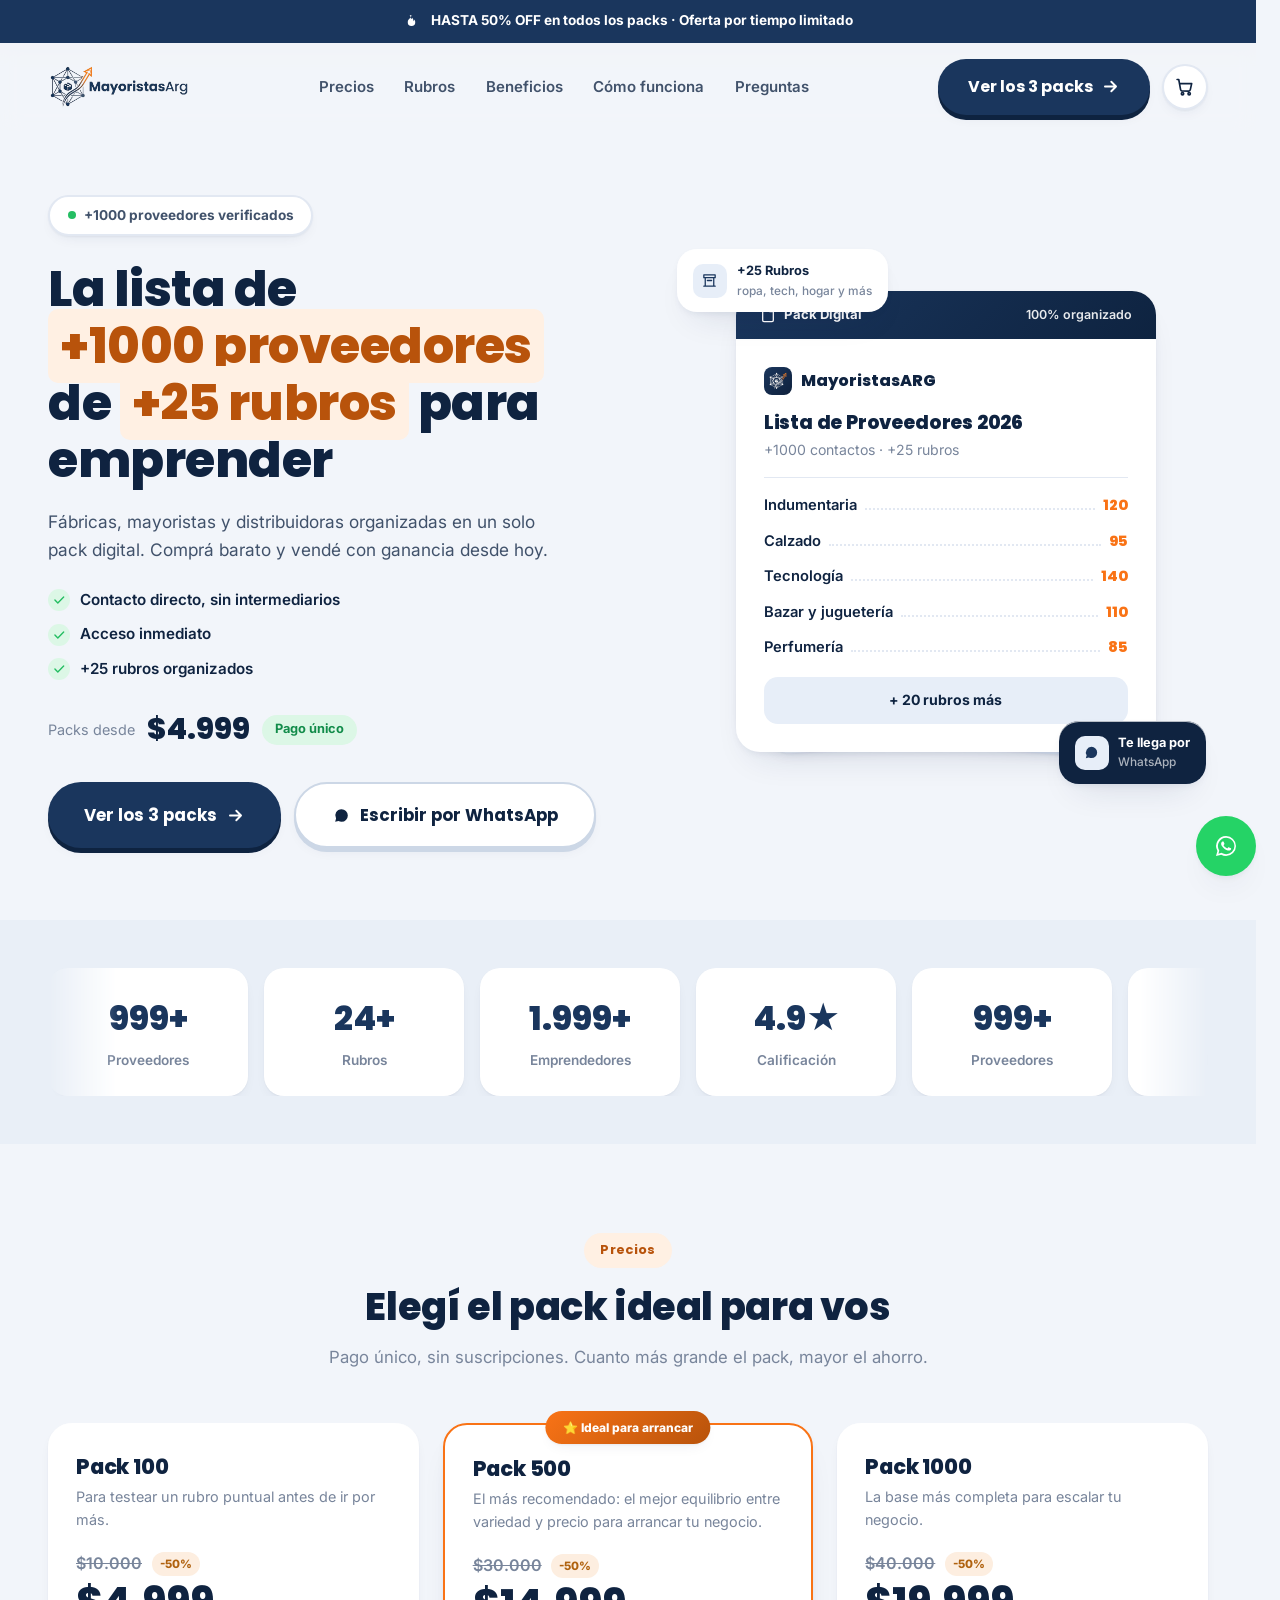
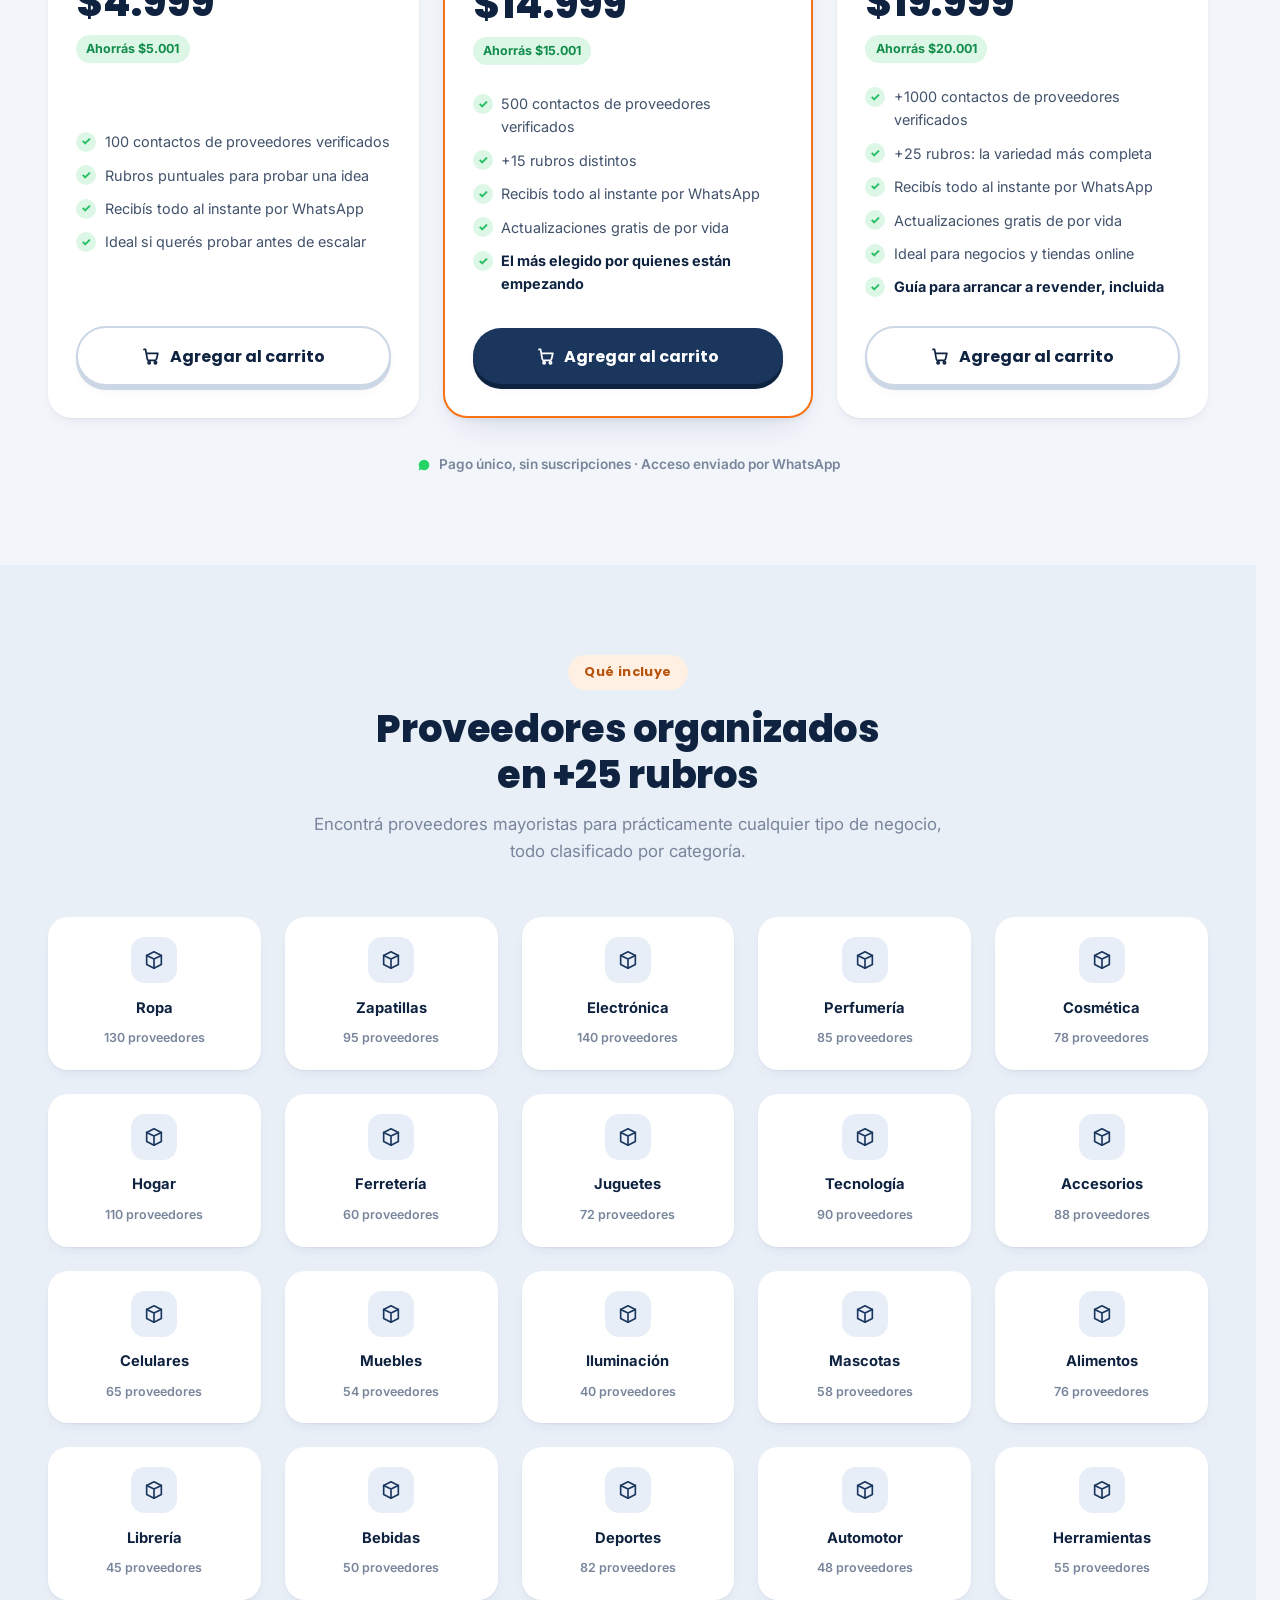
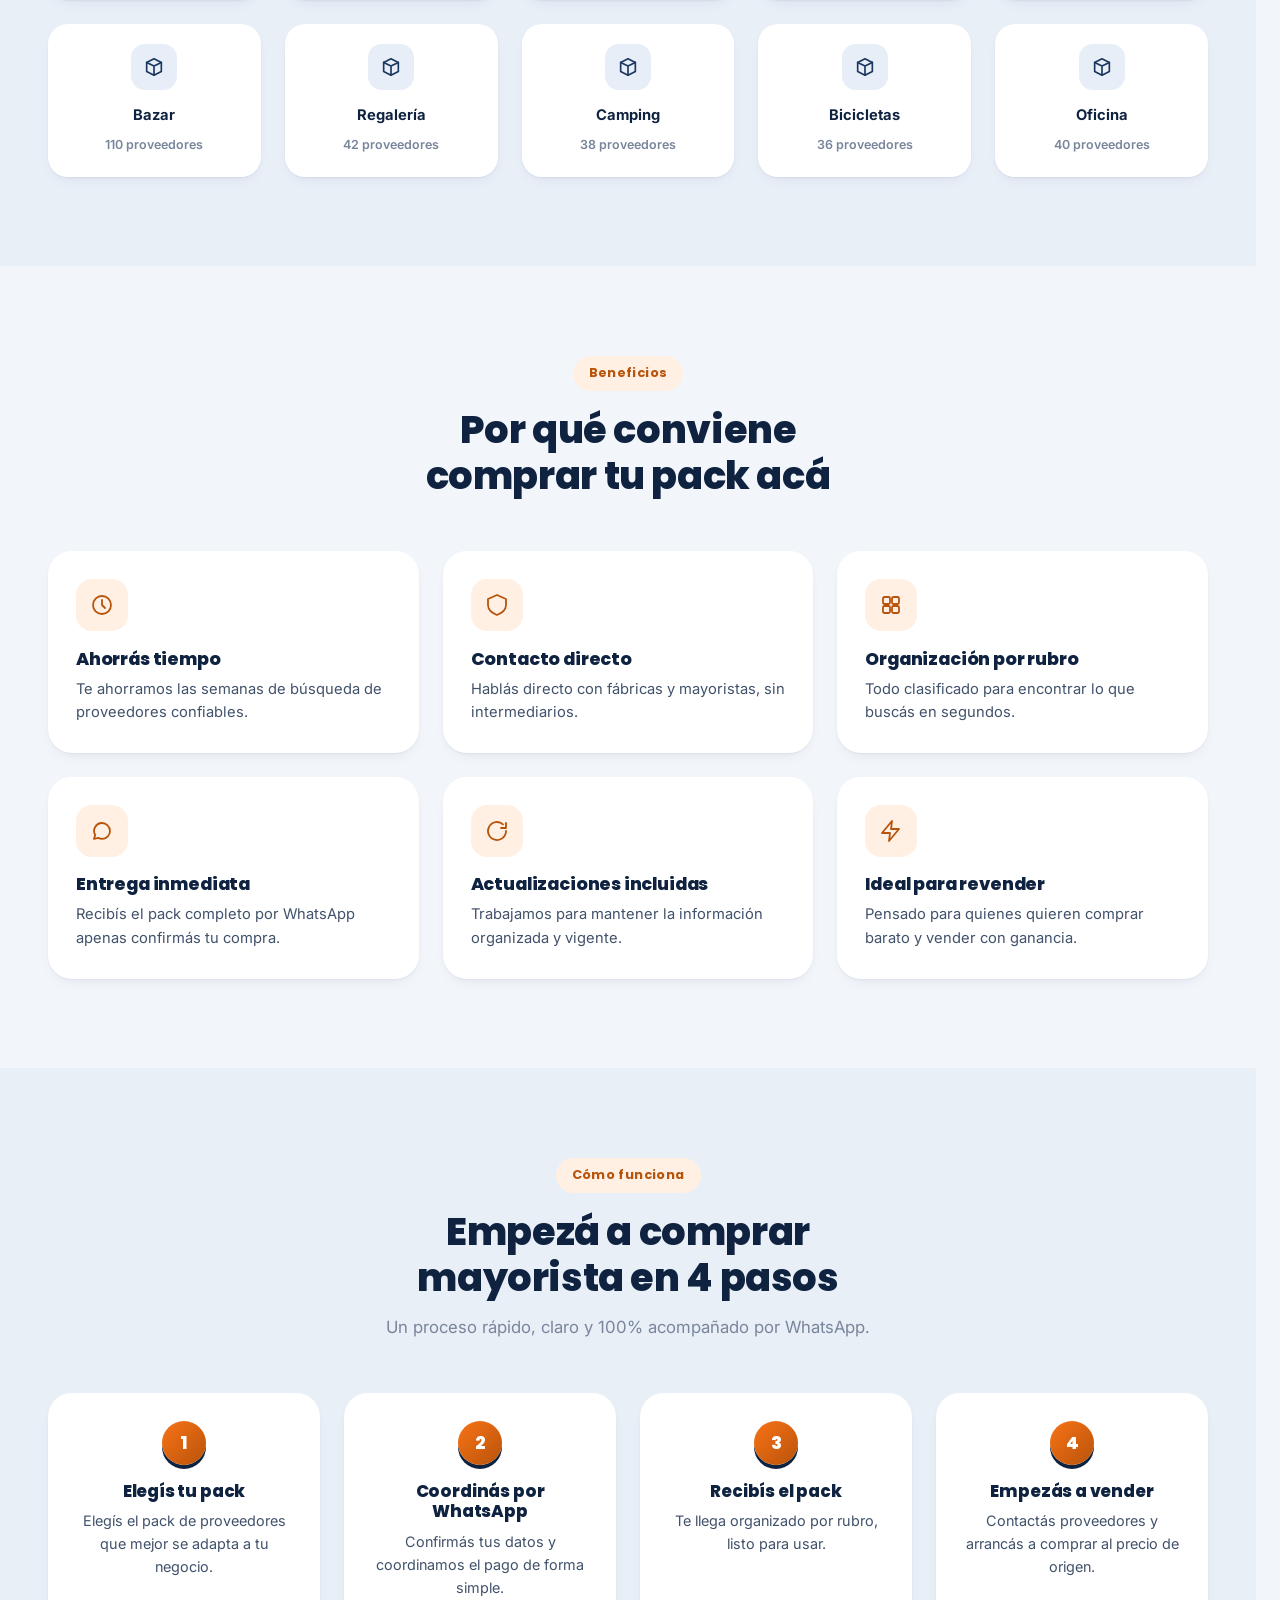
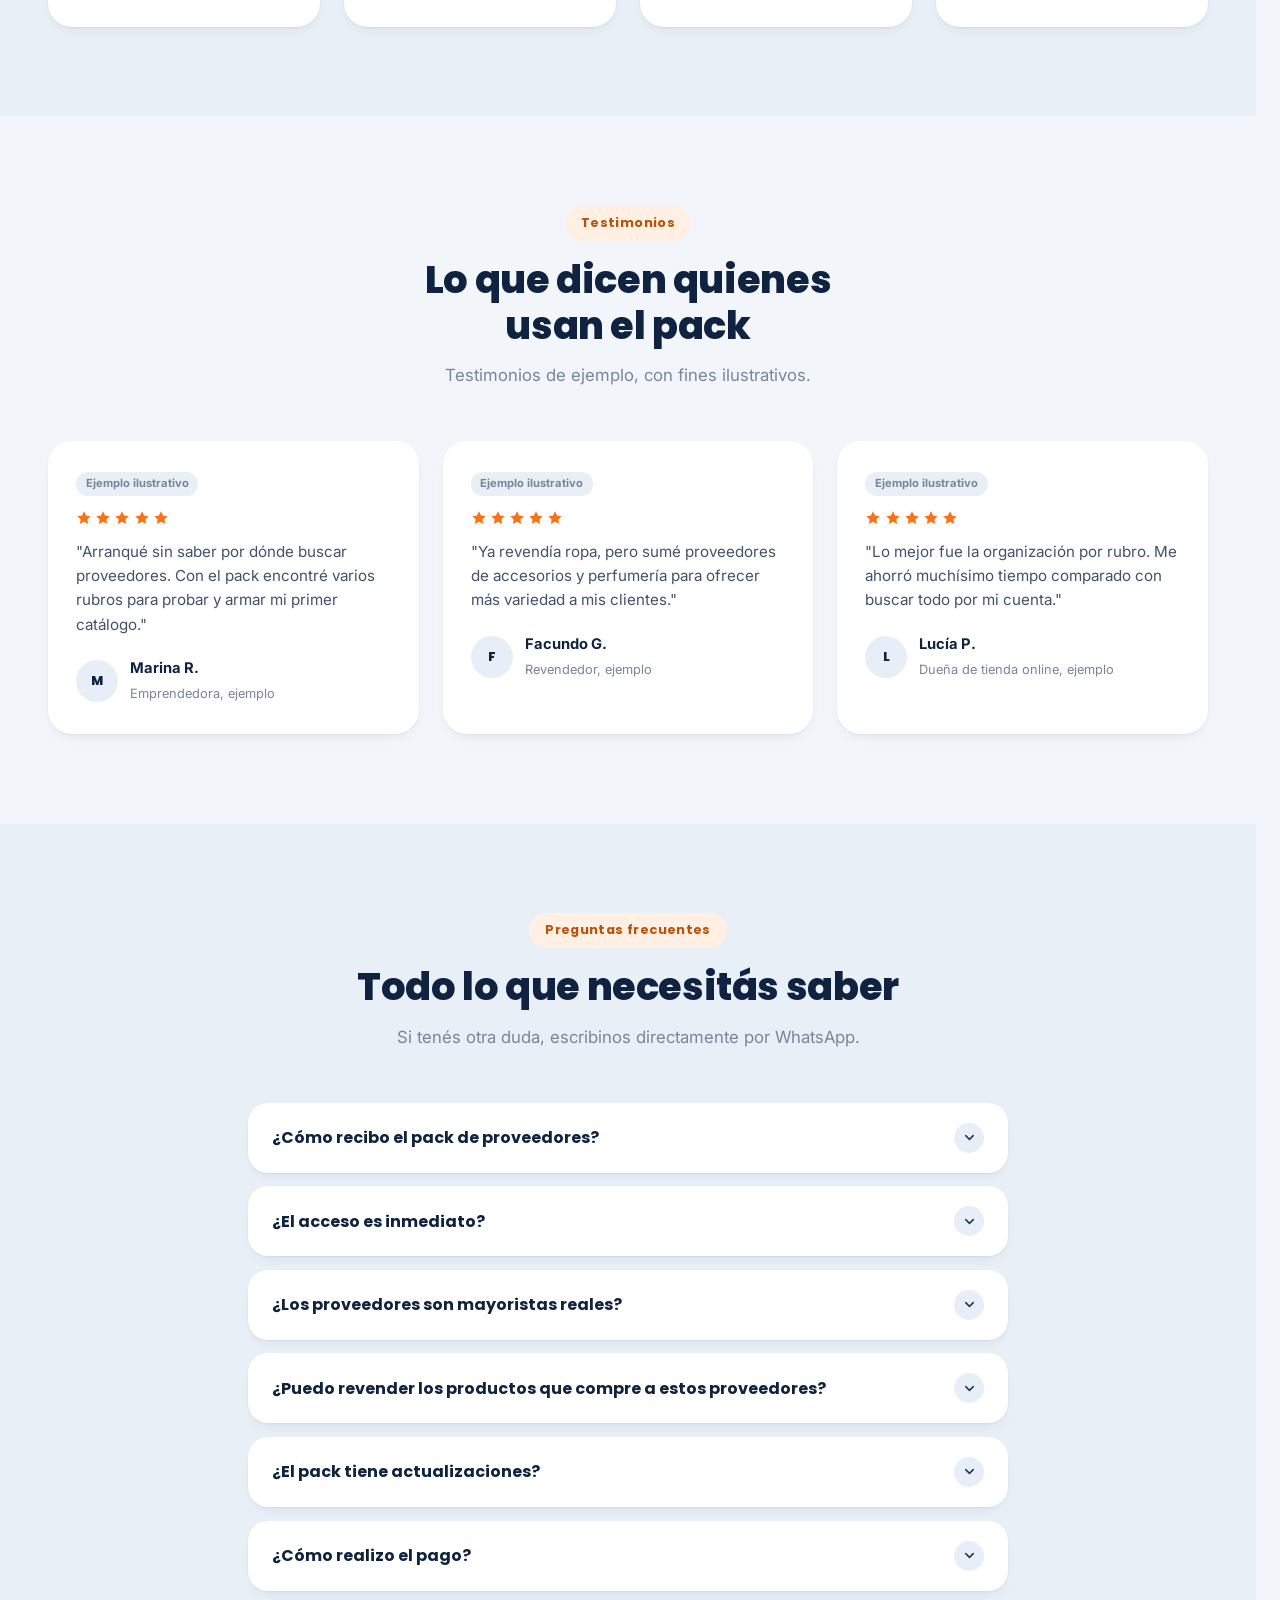
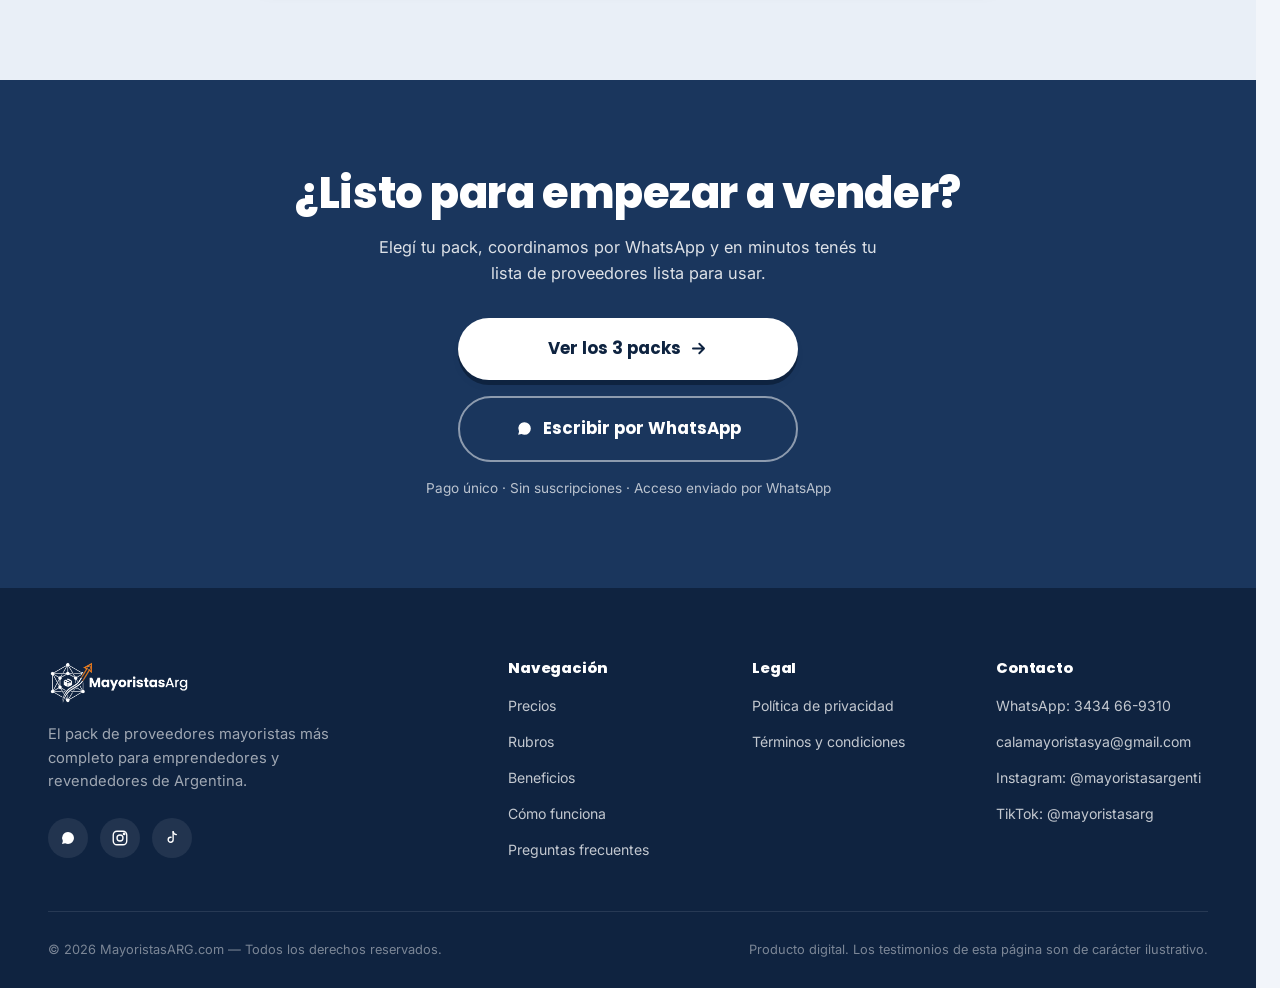
==== index.html @ c2aa47e1 "Add files via upload" ====
<!DOCTYPE html>
<html lang="es-AR">
<head>
<meta charset="UTF-8">
<meta name="viewport" content="width=device-width, initial-scale=1, viewport-fit=cover">
<!-- Google Analytics (GA4) - configurar ID en js/analytics.js -->
<script src="js/analytics.js" defer></script>
<!-- Registro automático de pedidos (Google Sheets) - configurar URL en js/orders.js -->
<script src="js/orders.js" defer></script>
<title>Proveedores Mayoristas Argentina | +1000 Contactos</title>
<meta name="description" content="Lista de proveedores mayoristas para revender: ropa, calzado, tecnología, hogar y +25 rubros. Desde $4.999, pago único y entrega al instante por WhatsApp.">
<meta name="author" content="MayoristasARG.com">
<meta name="robots" content="index, follow">
<!-- Verificación de Google Search Console: pegá acá el meta del dominio nuevo -->
<link rel="canonical" href="https://www.mayoristasarg.com/">

<!-- Open Graph -->
<meta property="og:type" content="website">
<meta property="og:site_name" content="MayoristasARG.com">
<meta property="og:title" content="Proveedores Mayoristas Argentina | +1000 Contactos en 25 Rubros">
<meta property="og:description" content="Lista de proveedores mayoristas para revender: ropa, calzado, tecnología, hogar y +25 rubros. Desde $4.999, pago único y entrega al instante por WhatsApp.">
<meta property="og:url" content="https://www.mayoristasarg.com/">
<meta property="og:image" content="https://www.mayoristasarg.com/images/og-image.jpg">
<meta property="og:image:width" content="1200">
<meta property="og:image:height" content="630">
<meta property="og:locale" content="es_AR">

<!-- Twitter Cards -->
<meta name="twitter:card" content="summary_large_image">
<meta name="twitter:title" content="Proveedores Mayoristas Argentina | +1000 Contactos en 25 Rubros">
<meta name="twitter:description" content="Lista de proveedores mayoristas para revender: ropa, calzado, tecnología, hogar y +25 rubros. Desde $4.999, entrega al instante por WhatsApp.">
<meta name="twitter:image" content="https://www.mayoristasarg.com/images/og-image.jpg">

<meta name="theme-color" content="#1A365D">
<link rel="icon" type="image/png" sizes="32x32" href="images/favicon-32.png">
<link rel="icon" type="image/png" sizes="512x512" href="images/favicon-512.png">
<link rel="apple-touch-icon" sizes="180x180" href="images/favicon-180.png">

<link rel="preconnect" href="https://fonts.googleapis.com">
<link rel="preconnect" href="https://fonts.gstatic.com" crossorigin>
<link href="https://fonts.googleapis.com/css2?family=Inter:wght@400;500;600;700;800&family=Poppins:wght@700;800&display=swap" rel="stylesheet">

<link rel="stylesheet" href="css/styles.css">

<script type="application/ld+json">
{
  "@context": "https://schema.org",
  "@type": "Organization",
  "name": "MayoristasARG.com",
  "url": "https://www.mayoristasarg.com/",
  "logo": "https://www.mayoristasarg.com/images/favicon-512.png",
  "description": "Pack de más de 1000 proveedores mayoristas verificados en más de 25 rubros para emprendedores y revendedores.",
  "contactPoint": {
    "@type": "ContactPoint",
    "telephone": "+54-9-3434-669310",
    "email": "calamayoristasya@gmail.com",
    "contactType": "customer service",
    "areaServed": "AR",
    "availableLanguage": "Spanish"
  },
  "sameAs": [
    "https://www.instagram.com/mayoristasargenti",
    "https://www.tiktok.com/@mayoristasarg"
  ]
}
</script>
<script type="application/ld+json">
{
  "@context": "https://schema.org",
  "@type": "Product",
  "name": "Pack de Proveedores Mayoristas MayoristasARG",
  "description": "Pack digital con contactos de proveedores mayoristas organizados en más de 25 rubros.",
  "brand": { "@type": "Brand", "name": "MayoristasARG.com" },
  "offers": {
    "@type": "AggregateOffer",
    "priceCurrency": "ARS",
    "lowPrice": "4999",
    "highPrice": "19999",
    "offerCount": "3",
    "availability": "https://schema.org/InStock",
    "url": "https://www.mayoristasarg.com/#precios"
  }
}
</script>
<script type="application/ld+json">
{
  "@context": "https://schema.org",
  "@type": "FAQPage",
  "mainEntity": [
    {
      "@type": "Question",
      "name": "¿Cómo recibo el pack de proveedores?",
      "acceptedAnswer": { "@type": "Answer", "text": "Una vez confirmada la compra por WhatsApp, recibís el pack completo de forma digital, organizado por rubros y listo para usar." }
    },
    {
      "@type": "Question",
      "name": "¿El acceso es inmediato?",
      "acceptedAnswer": { "@type": "Answer", "text": "Sí. Apenas coordinamos la compra por WhatsApp, te enviamos el acceso al pack sin demoras." }
    },
    {
      "@type": "Question",
      "name": "¿Los proveedores son mayoristas reales?",
      "acceptedAnswer": { "@type": "Answer", "text": "Sí, son proveedores y fábricas que venden por mayor, seleccionados y organizados por rubro para facilitar el contacto." }
    },
    {
      "@type": "Question",
      "name": "¿Puedo revender los productos que compre a estos proveedores?",
      "acceptedAnswer": { "@type": "Answer", "text": "Sí, la mayoría de los proveedores del pack están orientados a la reventa y a la compra en cantidad." }
    },
    {
      "@type": "Question",
      "name": "¿El pack tiene actualizaciones?",
      "acceptedAnswer": { "@type": "Answer", "text": "Sí, trabajamos para mantener la información organizada y vigente a lo largo del tiempo." }
    },
    {
      "@type": "Question",
      "name": "¿Cómo realizo el pago?",
      "acceptedAnswer": { "@type": "Answer", "text": "Todo el proceso de pago se coordina directamente por WhatsApp, de forma simple y personalizada." }
    }
  ]
}
</script>
</head>
<body>
<a class="skip-link" href="#main">Saltar al contenido principal</a>
<div class="scroll-progress" id="scrollProgress"></div>

<!-- ===================== BARRA DE OFERTA + HEADER ===================== -->
<div class="top-fixed" id="topFixed">
  <div class="offer-banner" id="offerBanner" role="note">
    <div class="container">
      <svg viewBox="0 0 24 24" fill="currentColor" aria-hidden="true"><path d="M12 2c-.3 2.5-1.6 3.8-3 5.2C7.4 8.8 6 10.5 6 13a6 6 0 0 0 12 0c0-2-1-3.5-2.3-4.8.3 1.5-.2 2.6-1 3.2.4-2-.3-4-1.7-5.4-.5 1.4-1.3 2-2 2.3.4-2.3-.2-4.4-2-6.3Z"/></svg>
      <span class="full">HASTA 50% OFF en todos los packs · Oferta por tiempo limitado</span>
      <span class="short">HASTA 50% OFF en todos los packs</span>
    </div>
  </div>

  <header class="site-header" id="siteHeader">
    <div class="container">
      <a href="#main" class="logo" aria-label="MayoristasARG.com - Inicio">
        <img src="images/logo-full.png" alt="MayoristasARG - Tus proveedores al instante" class="logo-img" width="545" height="177" fetchpriority="high">
      </a>

      <nav class="main-nav" aria-label="Navegación principal">
        <ul>
          <li><a href="#precios">Precios</a></li>
          <li><a href="#rubros">Rubros</a></li>
          <li><a href="#beneficios">Beneficios</a></li>
          <li><a href="#como-funciona">Cómo funciona</a></li>
          <li><a href="#faq">Preguntas</a></li>
        </ul>
      </nav>

      <div class="header-actions">
        <a class="btn btn-primary header-cta" href="#precios">
          Ver los 3 packs
          <svg viewBox="0 0 24 24" fill="none" stroke="currentColor" stroke-width="2.4" stroke-linecap="round" stroke-linejoin="round" aria-hidden="true"><path d="M5 12h14M13 6l6 6-6 6"/></svg>
        </a>

        <button class="cart-btn" id="cartToggle" aria-label="Ver carrito de compras" aria-haspopup="dialog">
          <svg viewBox="0 0 24 24" fill="none" stroke="currentColor" stroke-width="2" stroke-linecap="round" stroke-linejoin="round" aria-hidden="true"><circle cx="9" cy="20" r="1.4"/><circle cx="17" cy="20" r="1.4"/><path d="M2.5 3h2l2.2 12.2a2 2 0 0 0 2 1.65h7.7a2 2 0 0 0 1.98-1.7L20 8H6.1"/></svg>
          <span class="cart-badge" id="cartBadge">0</span>
        </button>

        <button class="nav-toggle" id="navToggle" aria-expanded="false" aria-controls="mobileNav" aria-label="Abrir menú de navegación">
          <svg class="icon-open" viewBox="0 0 24 24" fill="none" stroke="currentColor" stroke-width="2" stroke-linecap="round" stroke-linejoin="round" aria-hidden="true"><path d="M3 6h18M3 12h18M3 18h18"/></svg>
          <svg class="icon-close" viewBox="0 0 24 24" fill="none" stroke="currentColor" stroke-width="2" stroke-linecap="round" stroke-linejoin="round" aria-hidden="true"><path d="M18 6 6 18M6 6l12 12"/></svg>
        </button>
      </div>
    </div>
  </header>
</div>

<nav class="mobile-nav" id="mobileNav" aria-label="Navegación móvil">
  <ul>
    <li><a href="#precios"><span class="mn-ic" aria-hidden="true"><svg viewBox="0 0 24 24" fill="none" stroke="currentColor" stroke-width="1.8" stroke-linecap="round" stroke-linejoin="round"><path d="m20.6 12.3-8.9 8.9a1.5 1.5 0 0 1-2.1 0l-6.8-6.8a1.5 1.5 0 0 1 0-2.1l8.9-8.9H18a2 2 0 0 1 2 2v6.9Z"/><circle cx="14.5" cy="8.5" r="1.3"/></svg></span>Precios</a></li>
    <li><a href="#rubros"><span class="mn-ic" aria-hidden="true"><svg viewBox="0 0 24 24" fill="none" stroke="currentColor" stroke-width="1.8" stroke-linecap="round" stroke-linejoin="round"><rect x="3.5" y="3.5" width="7" height="7" rx="1.5"/><rect x="13.5" y="3.5" width="7" height="7" rx="1.5"/><rect x="3.5" y="13.5" width="7" height="7" rx="1.5"/><rect x="13.5" y="13.5" width="7" height="7" rx="1.5"/></svg></span>Rubros</a></li>
    <li><a href="#beneficios"><span class="mn-ic" aria-hidden="true"><svg viewBox="0 0 24 24" fill="none" stroke="currentColor" stroke-width="1.8" stroke-linecap="round" stroke-linejoin="round"><path d="M12 2 3 6v6c0 5 4 8 9 10 5-2 9-5 9-10V6l-9-4Z"/></svg></span>Beneficios</a></li>
    <li><a href="#como-funciona"><span class="mn-ic" aria-hidden="true"><svg viewBox="0 0 24 24" fill="none" stroke="currentColor" stroke-width="1.8" stroke-linecap="round" stroke-linejoin="round"><circle cx="12" cy="12" r="9"/><path d="M12 7v5l3 3"/></svg></span>Cómo funciona</a></li>
    <li><a href="#testimonios"><span class="mn-ic" aria-hidden="true"><svg viewBox="0 0 24 24" fill="currentColor"><path d="m12 2 3.1 6.3 6.9 1-5 4.9 1.2 6.8L12 17.8 5.8 21l1.2-6.8-5-4.9 6.9-1Z"/></svg></span>Testimonios</a></li>
    <li><a href="#faq"><span class="mn-ic" aria-hidden="true"><svg viewBox="0 0 24 24" fill="none" stroke="currentColor" stroke-width="1.8" stroke-linecap="round" stroke-linejoin="round"><circle cx="12" cy="12" r="9"/><path d="M9.5 9a2.5 2.5 0 1 1 3.5 2.3c-.7.3-1 .9-1 1.7v.3"/><path d="M12 17h.01"/></svg></span>Preguntas frecuentes</a></li>
  </ul>
  <a class="btn btn-primary btn-block" href="#precios">Ver los 3 packs</a>

  <div class="mobile-nav-social">
    <a href="#" class="js-wsp" aria-label="Escribinos por WhatsApp" target="_blank" rel="noopener">
      <svg viewBox="0 0 24 24" fill="currentColor" aria-hidden="true"><path d="M17.6 6.32A7.85 7.85 0 0 0 12.05 4a7.94 7.94 0 0 0-6.9 11.9L4 20l4.2-1.1a7.93 7.93 0 0 0 3.85 1h0a7.94 7.94 0 0 0 7.94-7.94 7.9 7.9 0 0 0-2.4-5.64Z"/></svg>
    </a>
    <a href="https://www.instagram.com/mayoristasargenti" target="_blank" rel="noopener" aria-label="Instagram de MayoristasARG">
      <svg viewBox="0 0 24 24" fill="none" stroke="currentColor" stroke-width="1.8"><rect x="3" y="3" width="18" height="18" rx="5"/><circle cx="12" cy="12" r="4"/><circle cx="17.5" cy="6.5" r="1"/></svg>
    </a>
    <a href="https://www.tiktok.com/@mayoristasarg" target="_blank" rel="noopener" aria-label="TikTok de MayoristasARG">
      <svg viewBox="0 0 24 24" fill="none" stroke="currentColor" stroke-width="1.8" stroke-linecap="round" stroke-linejoin="round"><path d="M13.5 3.5v10.8a3.3 3.3 0 1 1-3.3-3.3c.16 0 .32 0 .48.03"/><path d="M13.5 3.5c.4 2.1 2.1 3.7 4.3 3.9"/></svg>
    </a>
  </div>
</nav>

<main id="main">

  <!-- ===================== HERO ===================== -->
  <section class="hero" id="hero">
    <div class="container">
      <div class="hero-copy reveal">
        <span class="hero-badge">
          <span class="dot" aria-hidden="true"></span>
          +1000 proveedores verificados
        </span>
        <h1>La lista de <span class="hl">+1000 proveedores</span> de <span class="hl">+25 rubros</span> para emprender</h1>
        <p class="hero-sub">Fábricas, mayoristas y distribuidoras organizadas en un solo pack digital. Comprá barato y vendé con ganancia desde hoy.</p>

        <ul class="hero-trust">
          <li>
            <svg viewBox="0 0 24 24" fill="none" stroke="currentColor" stroke-width="2.4" stroke-linecap="round" stroke-linejoin="round" aria-hidden="true"><path d="m5 12 5 5L20 7"/></svg>
            Contacto directo, sin intermediarios
          </li>
          <li>
            <svg viewBox="0 0 24 24" fill="none" stroke="currentColor" stroke-width="2.4" stroke-linecap="round" stroke-linejoin="round" aria-hidden="true"><path d="m5 12 5 5L20 7"/></svg>
            Acceso inmediato
          </li>
          <li>
            <svg viewBox="0 0 24 24" fill="none" stroke="currentColor" stroke-width="2.4" stroke-linecap="round" stroke-linejoin="round" aria-hidden="true"><path d="m5 12 5 5L20 7"/></svg>
            +25 rubros organizados
          </li>
        </ul>

        <div class="hero-price">
          <span class="from">Packs desde</span>
          <strong>$4.999</strong>
          <span class="chip">Pago único</span>
        </div>

        <div class="hero-actions">
          <a class="btn btn-primary btn-lg" href="#precios">
            Ver los 3 packs
            <svg viewBox="0 0 24 24" fill="none" stroke="currentColor" stroke-width="2.4" stroke-linecap="round" stroke-linejoin="round" aria-hidden="true"><path d="M5 12h14M13 6l6 6-6 6"/></svg>
          </a>
          <a class="btn btn-outline btn-lg js-wsp" href="#" target="_blank" rel="noopener">
            <svg viewBox="0 0 24 24" fill="currentColor" aria-hidden="true"><path d="M17.6 6.32A7.85 7.85 0 0 0 12.05 4a7.94 7.94 0 0 0-6.9 11.9L4 20l4.2-1.1a7.93 7.93 0 0 0 3.85 1h0a7.94 7.94 0 0 0 7.94-7.94 7.9 7.9 0 0 0-2.4-5.64Z"/></svg>
            Escribir por WhatsApp
          </a>
        </div>
      </div>

      <div class="hero-visual reveal">
        <div class="doc-mockup">
          <div class="doc-card">
            <div class="doc-card-top">
              <span class="doc-card-top-left">
                <svg viewBox="0 0 24 24" fill="none" stroke="currentColor" stroke-width="2" stroke-linecap="round" stroke-linejoin="round" aria-hidden="true"><path d="M6 2h9l5 5v13a2 2 0 0 1-2 2H6a2 2 0 0 1-2-2V4a2 2 0 0 1 2-2Z"/><path d="M15 2v5h5"/></svg>
                Pack Digital
              </span>
              <span class="doc-card-top-right">100% organizado</span>
            </div>
            <div class="doc-card-body">
              <div class="doc-brand">
                <img src="images/favicon-180.png" alt="" class="doc-brand-mark" aria-hidden="true" width="180" height="180">
                <strong>MayoristasARG</strong>
              </div>
              <h3>Lista de Proveedores 2026</h3>
              <p>+1000 contactos · +25 rubros</p>
              <hr>
              <ul class="doc-rows stagger reveal">
                <li style="--i:0"><span>Indumentaria</span><span class="doc-row-dots" aria-hidden="true"></span><b>120</b></li>
                <li style="--i:1"><span>Calzado</span><span class="doc-row-dots" aria-hidden="true"></span><b>95</b></li>
                <li style="--i:2"><span>Tecnología</span><span class="doc-row-dots" aria-hidden="true"></span><b>140</b></li>
                <li style="--i:3"><span>Bazar y juguetería</span><span class="doc-row-dots" aria-hidden="true"></span><b>110</b></li>
                <li style="--i:4"><span>Perfumería</span><span class="doc-row-dots" aria-hidden="true"></span><b>85</b></li>
              </ul>
              <div class="doc-more-btn">+ 20 rubros más</div>
            </div>
          </div>

          <div class="float-pill pill-a">
            <span class="ic" aria-hidden="true">
              <svg viewBox="0 0 24 24" fill="none" stroke="currentColor" stroke-width="1.8" stroke-linecap="round" stroke-linejoin="round"><path d="M4 4h16v4H4zM4 20h16M6 8v12M18 8v12M9 12h6"/></svg>
            </span>
            <span>+25 Rubros<br><small>ropa, tech, hogar y más</small></span>
          </div>
          <div class="float-pill pill-b">
            <span class="ic" aria-hidden="true">
              <svg viewBox="0 0 24 24" fill="currentColor"><path d="M17.6 6.32A7.85 7.85 0 0 0 12.05 4a7.94 7.94 0 0 0-6.9 11.9L4 20l4.2-1.1a7.93 7.93 0 0 0 3.85 1h0a7.94 7.94 0 0 0 7.94-7.94 7.9 7.9 0 0 0-2.4-5.64Z"/></svg>
            </span>
            <span>Te llega por<br><small>WhatsApp</small></span>
          </div>
        </div>
      </div>
    </div>
  </section>

  <!-- ===================== STATS ===================== -->
  <section class="stats-row bg-cream-2" aria-label="Estadísticas del pack">
    <div class="container">
      <div class="stats-marquee reveal">
        <div class="stats-track">
          <div class="stat-card">
            <div class="stat-num" data-count="1000" data-suffix="+">0</div>
            <div class="stat-label">Proveedores</div>
          </div>
          <div class="stat-card">
            <div class="stat-num" data-count="25" data-suffix="+">0</div>
            <div class="stat-label">Rubros</div>
          </div>
          <div class="stat-card">
            <div class="stat-num" data-count="2000" data-suffix="+">0</div>
            <div class="stat-label">Emprendedores</div>
          </div>
          <div class="stat-card">
            <div class="stat-num" data-count="4.9" data-suffix="★" data-decimals="1">0</div>
            <div class="stat-label">Calificación</div>
          </div>
          <div class="stat-card" aria-hidden="true">
            <div class="stat-num" data-count="1000" data-suffix="+">0</div>
            <div class="stat-label">Proveedores</div>
          </div>
          <div class="stat-card" aria-hidden="true">
            <div class="stat-num" data-count="25" data-suffix="+">0</div>
            <div class="stat-label">Rubros</div>
          </div>
          <div class="stat-card" aria-hidden="true">
            <div class="stat-num" data-count="2000" data-suffix="+">0</div>
            <div class="stat-label">Emprendedores</div>
          </div>
          <div class="stat-card" aria-hidden="true">
            <div class="stat-num" data-count="4.9" data-suffix="★" data-decimals="1">0</div>
            <div class="stat-label">Calificación</div>
          </div>
        </div>
      </div>
    </div>
  </section>

  <!-- ===================== PRECIOS ===================== -->
  <section class="section-pad" id="precios">
    <div class="container">
      <div class="section-head reveal">
        <span class="eyebrow">Precios</span>
        <h2>Elegí el pack ideal para vos</h2>
        <p>Pago único, sin suscripciones. Cuanto más grande el pack, mayor el ahorro.</p>
      </div>

      <div class="grid pricing-grid stagger reveal">
        <div class="price-card" style="--i:0">
          <h3>Pack 100</h3>
          <p class="price-desc">Para testear un rubro puntual antes de ir por más.</p>
          <div class="price-row">
            <span class="price-old">$10.000</span>
            <span class="price-off">-50%</span>
          </div>
          <div class="price-new">$4.999</div>
          <span class="price-save">Ahorrás $5.001</span>
          <ul class="price-features">
            <li>100 contactos de proveedores verificados</li>
            <li>Rubros puntuales para probar una idea</li>
            <li>Recibís todo al instante por WhatsApp</li>
            <li>Ideal si querés probar antes de escalar</li>
          </ul>
          <button type="button" class="btn btn-outline btn-block js-add-cart" data-id="100" data-name="Pack 100" data-price="4999" data-price-label="$4.999">
            <svg viewBox="0 0 24 24" fill="none" stroke="currentColor" stroke-width="2.2" stroke-linecap="round" stroke-linejoin="round" aria-hidden="true"><circle cx="9" cy="20" r="1.4"/><circle cx="17" cy="20" r="1.4"/><path d="M2.5 3h2l2.2 12.2a2 2 0 0 0 2 1.65h7.7a2 2 0 0 0 1.98-1.7L20 8H6.1"/></svg>
            Agregar al carrito
          </button>
        </div>

        <div class="price-card popular" style="--i:1">
          <span class="price-badge">⭐ Ideal para arrancar</span>
          <h3>Pack 500</h3>
          <p class="price-desc">El más recomendado: el mejor equilibrio entre variedad y precio para arrancar tu negocio.</p>
          <div class="price-row">
            <span class="price-old">$30.000</span>
            <span class="price-off">-50%</span>
          </div>
          <div class="price-new">$14.999</div>
          <span class="price-save">Ahorrás $15.001</span>
          <ul class="price-features">
            <li>500 contactos de proveedores verificados</li>
            <li>+15 rubros distintos</li>
            <li>Recibís todo al instante por WhatsApp</li>
            <li>Actualizaciones gratis de por vida</li>
            <li class="popular-feature">El más elegido por quienes están empezando</li>
          </ul>
          <button type="button" class="btn btn-primary btn-block js-add-cart" data-id="500" data-name="Pack 500" data-price="14999" data-price-label="$14.999">
            <svg viewBox="0 0 24 24" fill="none" stroke="currentColor" stroke-width="2.2" stroke-linecap="round" stroke-linejoin="round" aria-hidden="true"><circle cx="9" cy="20" r="1.4"/><circle cx="17" cy="20" r="1.4"/><path d="M2.5 3h2l2.2 12.2a2 2 0 0 0 2 1.65h7.7a2 2 0 0 0 1.98-1.7L20 8H6.1"/></svg>
            Agregar al carrito
          </button>
        </div>

        <div class="price-card" style="--i:2">
          <h3>Pack 1000</h3>
          <p class="price-desc">La base más completa para escalar tu negocio.</p>
          <div class="price-row">
            <span class="price-old">$40.000</span>
            <span class="price-off">-50%</span>
          </div>
          <div class="price-new">$19.999</div>
          <span class="price-save">Ahorrás $20.001</span>
          <ul class="price-features">
            <li>+1000 contactos de proveedores verificados</li>
            <li>+25 rubros: la variedad más completa</li>
            <li>Recibís todo al instante por WhatsApp</li>
            <li>Actualizaciones gratis de por vida</li>
            <li>Ideal para negocios y tiendas online</li>
            <li class="popular-feature">Guía para arrancar a revender, incluida</li>
          </ul>
          <button type="button" class="btn btn-outline btn-block js-add-cart" data-id="1000" data-name="Pack 1000" data-price="19999" data-price-label="$19.999">
            <svg viewBox="0 0 24 24" fill="none" stroke="currentColor" stroke-width="2.2" stroke-linecap="round" stroke-linejoin="round" aria-hidden="true"><circle cx="9" cy="20" r="1.4"/><circle cx="17" cy="20" r="1.4"/><path d="M2.5 3h2l2.2 12.2a2 2 0 0 0 2 1.65h7.7a2 2 0 0 0 1.98-1.7L20 8H6.1"/></svg>
            Agregar al carrito
          </button>
        </div>
      </div>

      <p class="pricing-note">
        <svg viewBox="0 0 24 24" fill="currentColor" aria-hidden="true"><path d="M17.6 6.32A7.85 7.85 0 0 0 12.05 4a7.94 7.94 0 0 0-6.9 11.9L4 20l4.2-1.1a7.93 7.93 0 0 0 3.85 1h0a7.94 7.94 0 0 0 7.94-7.94 7.9 7.9 0 0 0-2.4-5.64Z"/></svg>
        Pago único, sin suscripciones · Acceso enviado por WhatsApp
      </p>
    </div>
  </section>

  <!-- ===================== RUBROS ===================== -->
  <section class="section-pad bg-cream-2" id="rubros">
    <div class="container">
      <div class="section-head reveal">
        <span class="eyebrow">Qué incluye</span>
        <h2>Proveedores organizados en +25 rubros</h2>
        <p>Encontrá proveedores mayoristas para prácticamente cualquier tipo de negocio, todo clasificado por categoría.</p>
      </div>

      <div class="grid category-grid stagger reveal">
        <div class="category-card" style="--i:0"><span class="cat-icon" aria-hidden="true"><svg viewBox="0 0 24 24" fill="none" stroke="currentColor" stroke-width="1.8" stroke-linecap="round" stroke-linejoin="round"><path d="M20 7 12 3 4 7v10l8 4 8-4V7Z"/><path d="M4 7l8 4 8-4M12 11v10"/></svg></span><span>Ropa</span><small>130 proveedores</small></div>
        <div class="category-card" style="--i:1"><span class="cat-icon" aria-hidden="true"><svg viewBox="0 0 24 24" fill="none" stroke="currentColor" stroke-width="1.8" stroke-linecap="round" stroke-linejoin="round"><path d="M20 7 12 3 4 7v10l8 4 8-4V7Z"/><path d="M4 7l8 4 8-4M12 11v10"/></svg></span><span>Zapatillas</span><small>95 proveedores</small></div>
        <div class="category-card" style="--i:2"><span class="cat-icon" aria-hidden="true"><svg viewBox="0 0 24 24" fill="none" stroke="currentColor" stroke-width="1.8" stroke-linecap="round" stroke-linejoin="round"><path d="M20 7 12 3 4 7v10l8 4 8-4V7Z"/><path d="M4 7l8 4 8-4M12 11v10"/></svg></span><span>Electrónica</span><small>140 proveedores</small></div>
        <div class="category-card" style="--i:3"><span class="cat-icon" aria-hidden="true"><svg viewBox="0 0 24 24" fill="none" stroke="currentColor" stroke-width="1.8" stroke-linecap="round" stroke-linejoin="round"><path d="M20 7 12 3 4 7v10l8 4 8-4V7Z"/><path d="M4 7l8 4 8-4M12 11v10"/></svg></span><span>Perfumería</span><small>85 proveedores</small></div>
        <div class="category-card" style="--i:4"><span class="cat-icon" aria-hidden="true"><svg viewBox="0 0 24 24" fill="none" stroke="currentColor" stroke-width="1.8" stroke-linecap="round" stroke-linejoin="round"><path d="M20 7 12 3 4 7v10l8 4 8-4V7Z"/><path d="M4 7l8 4 8-4M12 11v10"/></svg></span><span>Cosmética</span><small>78 proveedores</small></div>
        <div class="category-card" style="--i:5"><span class="cat-icon" aria-hidden="true"><svg viewBox="0 0 24 24" fill="none" stroke="currentColor" stroke-width="1.8" stroke-linecap="round" stroke-linejoin="round"><path d="M20 7 12 3 4 7v10l8 4 8-4V7Z"/><path d="M4 7l8 4 8-4M12 11v10"/></svg></span><span>Hogar</span><small>110 proveedores</small></div>
        <div class="category-card" style="--i:6"><span class="cat-icon" aria-hidden="true"><svg viewBox="0 0 24 24" fill="none" stroke="currentColor" stroke-width="1.8" stroke-linecap="round" stroke-linejoin="round"><path d="M20 7 12 3 4 7v10l8 4 8-4V7Z"/><path d="M4 7l8 4 8-4M12 11v10"/></svg></span><span>Ferretería</span><small>60 proveedores</small></div>
        <div class="category-card" style="--i:7"><span class="cat-icon" aria-hidden="true"><svg viewBox="0 0 24 24" fill="none" stroke="currentColor" stroke-width="1.8" stroke-linecap="round" stroke-linejoin="round"><path d="M20 7 12 3 4 7v10l8 4 8-4V7Z"/><path d="M4 7l8 4 8-4M12 11v10"/></svg></span><span>Juguetes</span><small>72 proveedores</small></div>
        <div class="category-card" style="--i:8"><span class="cat-icon" aria-hidden="true"><svg viewBox="0 0 24 24" fill="none" stroke="currentColor" stroke-width="1.8" stroke-linecap="round" stroke-linejoin="round"><path d="M20 7 12 3 4 7v10l8 4 8-4V7Z"/><path d="M4 7l8 4 8-4M12 11v10"/></svg></span><span>Tecnología</span><small>90 proveedores</small></div>
        <div class="category-card" style="--i:9"><span class="cat-icon" aria-hidden="true"><svg viewBox="0 0 24 24" fill="none" stroke="currentColor" stroke-width="1.8" stroke-linecap="round" stroke-linejoin="round"><path d="M20 7 12 3 4 7v10l8 4 8-4V7Z"/><path d="M4 7l8 4 8-4M12 11v10"/></svg></span><span>Accesorios</span><small>88 proveedores</small></div>
        <div class="category-card" style="--i:10"><span class="cat-icon" aria-hidden="true"><svg viewBox="0 0 24 24" fill="none" stroke="currentColor" stroke-width="1.8" stroke-linecap="round" stroke-linejoin="round"><path d="M20 7 12 3 4 7v10l8 4 8-4V7Z"/><path d="M4 7l8 4 8-4M12 11v10"/></svg></span><span>Celulares</span><small>65 proveedores</small></div>
        <div class="category-card" style="--i:11"><span class="cat-icon" aria-hidden="true"><svg viewBox="0 0 24 24" fill="none" stroke="currentColor" stroke-width="1.8" stroke-linecap="round" stroke-linejoin="round"><path d="M20 7 12 3 4 7v10l8 4 8-4V7Z"/><path d="M4 7l8 4 8-4M12 11v10"/></svg></span><span>Muebles</span><small>54 proveedores</small></div>
        <div class="category-card" style="--i:12"><span class="cat-icon" aria-hidden="true"><svg viewBox="0 0 24 24" fill="none" stroke="currentColor" stroke-width="1.8" stroke-linecap="round" stroke-linejoin="round"><path d="M20 7 12 3 4 7v10l8 4 8-4V7Z"/><path d="M4 7l8 4 8-4M12 11v10"/></svg></span><span>Iluminación</span><small>40 proveedores</small></div>
        <div class="category-card" style="--i:13"><span class="cat-icon" aria-hidden="true"><svg viewBox="0 0 24 24" fill="none" stroke="currentColor" stroke-width="1.8" stroke-linecap="round" stroke-linejoin="round"><path d="M20 7 12 3 4 7v10l8 4 8-4V7Z"/><path d="M4 7l8 4 8-4M12 11v10"/></svg></span><span>Mascotas</span><small>58 proveedores</small></div>
        <div class="category-card" style="--i:14"><span class="cat-icon" aria-hidden="true"><svg viewBox="0 0 24 24" fill="none" stroke="currentColor" stroke-width="1.8" stroke-linecap="round" stroke-linejoin="round"><path d="M20 7 12 3 4 7v10l8 4 8-4V7Z"/><path d="M4 7l8 4 8-4M12 11v10"/></svg></span><span>Alimentos</span><small>76 proveedores</small></div>
        <div class="category-card" style="--i:15"><span class="cat-icon" aria-hidden="true"><svg viewBox="0 0 24 24" fill="none" stroke="currentColor" stroke-width="1.8" stroke-linecap="round" stroke-linejoin="round"><path d="M20 7 12 3 4 7v10l8 4 8-4V7Z"/><path d="M4 7l8 4 8-4M12 11v10"/></svg></span><span>Librería</span><small>45 proveedores</small></div>
        <div class="category-card" style="--i:16"><span class="cat-icon" aria-hidden="true"><svg viewBox="0 0 24 24" fill="none" stroke="currentColor" stroke-width="1.8" stroke-linecap="round" stroke-linejoin="round"><path d="M20 7 12 3 4 7v10l8 4 8-4V7Z"/><path d="M4 7l8 4 8-4M12 11v10"/></svg></span><span>Bebidas</span><small>50 proveedores</small></div>
        <div class="category-card" style="--i:17"><span class="cat-icon" aria-hidden="true"><svg viewBox="0 0 24 24" fill="none" stroke="currentColor" stroke-width="1.8" stroke-linecap="round" stroke-linejoin="round"><path d="M20 7 12 3 4 7v10l8 4 8-4V7Z"/><path d="M4 7l8 4 8-4M12 11v10"/></svg></span><span>Deportes</span><small>82 proveedores</small></div>
        <div class="category-card" style="--i:18"><span class="cat-icon" aria-hidden="true"><svg viewBox="0 0 24 24" fill="none" stroke="currentColor" stroke-width="1.8" stroke-linecap="round" stroke-linejoin="round"><path d="M20 7 12 3 4 7v10l8 4 8-4V7Z"/><path d="M4 7l8 4 8-4M12 11v10"/></svg></span><span>Automotor</span><small>48 proveedores</small></div>
        <div class="category-card" style="--i:19"><span class="cat-icon" aria-hidden="true"><svg viewBox="0 0 24 24" fill="none" stroke="currentColor" stroke-width="1.8" stroke-linecap="round" stroke-linejoin="round"><path d="M20 7 12 3 4 7v10l8 4 8-4V7Z"/><path d="M4 7l8 4 8-4M12 11v10"/></svg></span><span>Herramientas</span><small>55 proveedores</small></div>
        <div class="category-card" style="--i:20"><span class="cat-icon" aria-hidden="true"><svg viewBox="0 0 24 24" fill="none" stroke="currentColor" stroke-width="1.8" stroke-linecap="round" stroke-linejoin="round"><path d="M20 7 12 3 4 7v10l8 4 8-4V7Z"/><path d="M4 7l8 4 8-4M12 11v10"/></svg></span><span>Bazar</span><small>110 proveedores</small></div>
        <div class="category-card" style="--i:21"><span class="cat-icon" aria-hidden="true"><svg viewBox="0 0 24 24" fill="none" stroke="currentColor" stroke-width="1.8" stroke-linecap="round" stroke-linejoin="round"><path d="M20 7 12 3 4 7v10l8 4 8-4V7Z"/><path d="M4 7l8 4 8-4M12 11v10"/></svg></span><span>Regalería</span><small>42 proveedores</small></div>
        <div class="category-card" style="--i:22"><span class="cat-icon" aria-hidden="true"><svg viewBox="0 0 24 24" fill="none" stroke="currentColor" stroke-width="1.8" stroke-linecap="round" stroke-linejoin="round"><path d="M20 7 12 3 4 7v10l8 4 8-4V7Z"/><path d="M4 7l8 4 8-4M12 11v10"/></svg></span><span>Camping</span><small>38 proveedores</small></div>
        <div class="category-card" style="--i:23"><span class="cat-icon" aria-hidden="true"><svg viewBox="0 0 24 24" fill="none" stroke="currentColor" stroke-width="1.8" stroke-linecap="round" stroke-linejoin="round"><path d="M20 7 12 3 4 7v10l8 4 8-4V7Z"/><path d="M4 7l8 4 8-4M12 11v10"/></svg></span><span>Bicicletas</span><small>36 proveedores</small></div>
        <div class="category-card" style="--i:24"><span class="cat-icon" aria-hidden="true"><svg viewBox="0 0 24 24" fill="none" stroke="currentColor" stroke-width="1.8" stroke-linecap="round" stroke-linejoin="round"><path d="M20 7 12 3 4 7v10l8 4 8-4V7Z"/><path d="M4 7l8 4 8-4M12 11v10"/></svg></span><span>Oficina</span><small>40 proveedores</small></div>
      </div>
    </div>
  </section>

  <!-- ===================== BENEFICIOS ===================== -->
  <section class="section-pad" id="beneficios">
    <div class="container">
      <div class="section-head reveal">
        <span class="eyebrow">Beneficios</span>
        <h2>Por qué conviene comprar tu pack acá</h2>
      </div>

      <div class="grid benefits-grid stagger reveal">
        <div class="benefit-card" style="--i:0">
          <span class="benefit-icon" aria-hidden="true"><svg viewBox="0 0 24 24" fill="none" stroke="currentColor" stroke-width="1.8" stroke-linecap="round" stroke-linejoin="round"><circle cx="12" cy="12" r="9"/><path d="M12 7v5l3 3"/></svg></span>
          <h3>Ahorrás tiempo</h3>
          <p>Te ahorramos las semanas de búsqueda de proveedores confiables.</p>
        </div>
        <div class="benefit-card" style="--i:1">
          <span class="benefit-icon" aria-hidden="true"><svg viewBox="0 0 24 24" fill="none" stroke="currentColor" stroke-width="1.8" stroke-linecap="round" stroke-linejoin="round"><path d="M12 2 3 6v6c0 5 4 8 9 10 5-2 9-5 9-10V6l-9-4Z"/></svg></span>
          <h3>Contacto directo</h3>
          <p>Hablás directo con fábricas y mayoristas, sin intermediarios.</p>
        </div>
        <div class="benefit-card" style="--i:2">
          <span class="benefit-icon" aria-hidden="true"><svg viewBox="0 0 24 24" fill="none" stroke="currentColor" stroke-width="1.8" stroke-linecap="round" stroke-linejoin="round"><rect x="4" y="4" width="7" height="7" rx="1.5"/><rect x="13" y="4" width="7" height="7" rx="1.5"/><rect x="4" y="13" width="7" height="7" rx="1.5"/><rect x="13" y="13" width="7" height="7" rx="1.5"/></svg></span>
          <h3>Organización por rubro</h3>
          <p>Todo clasificado para encontrar lo que buscás en segundos.</p>
        </div>
        <div class="benefit-card" style="--i:3">
          <span class="benefit-icon" aria-hidden="true"><svg viewBox="0 0 24 24" fill="none" stroke="currentColor" stroke-width="1.8" stroke-linecap="round" stroke-linejoin="round"><path d="M17.6 6.32A7.85 7.85 0 0 0 12.05 4a7.94 7.94 0 0 0-6.9 11.9L4 20l4.2-1.1a7.93 7.93 0 0 0 3.85 1h0a7.94 7.94 0 0 0 7.94-7.94 7.9 7.9 0 0 0-2.4-5.64Z"/></svg></span>
          <h3>Entrega inmediata</h3>
          <p>Recibís el pack completo por WhatsApp apenas confirmás tu compra.</p>
        </div>
        <div class="benefit-card" style="--i:4">
          <span class="benefit-icon" aria-hidden="true"><svg viewBox="0 0 24 24" fill="none" stroke="currentColor" stroke-width="1.8" stroke-linecap="round" stroke-linejoin="round"><path d="M21 12a9 9 0 1 1-3-6.7"/><path d="M21 4v5h-5"/></svg></span>
          <h3>Actualizaciones incluidas</h3>
          <p>Trabajamos para mantener la información organizada y vigente.</p>
        </div>
        <div class="benefit-card" style="--i:5">
          <span class="benefit-icon" aria-hidden="true"><svg viewBox="0 0 24 24" fill="none" stroke="currentColor" stroke-width="1.8" stroke-linecap="round" stroke-linejoin="round"><path d="M13 2 3 14h8l-1 8 10-12h-8l1-8Z"/></svg></span>
          <h3>Ideal para revender</h3>
          <p>Pensado para quienes quieren comprar barato y vender con ganancia.</p>
        </div>
      </div>
    </div>
  </section>

  <!-- ===================== CÓMO FUNCIONA ===================== -->
  <section class="section-pad bg-cream-2" id="como-funciona">
    <div class="container">
      <div class="section-head reveal">
        <span class="eyebrow">Cómo funciona</span>
        <h2>Empezá a comprar mayorista en 4 pasos</h2>
        <p>Un proceso rápido, claro y 100% acompañado por WhatsApp.</p>
      </div>

      <div class="grid steps-grid stagger reveal">
        <div class="step-card" style="--i:0">
          <div class="step-num" aria-hidden="true">1</div>
          <h3>Elegís tu pack</h3>
          <p>Elegís el pack de proveedores que mejor se adapta a tu negocio.</p>
        </div>
        <div class="step-card" style="--i:1">
          <div class="step-num" aria-hidden="true">2</div>
          <h3>Coordinás por WhatsApp</h3>
          <p>Confirmás tus datos y coordinamos el pago de forma simple.</p>
        </div>
        <div class="step-card" style="--i:2">
          <div class="step-num" aria-hidden="true">3</div>
          <h3>Recibís el pack</h3>
          <p>Te llega organizado por rubro, listo para usar.</p>
        </div>
        <div class="step-card" style="--i:3">
          <div class="step-num" aria-hidden="true">4</div>
          <h3>Empezás a vender</h3>
          <p>Contactás proveedores y arrancás a comprar al precio de origen.</p>
        </div>
      </div>
    </div>
  </section>

  <!-- ===================== TESTIMONIOS ===================== -->
  <section class="section-pad" id="testimonios">
    <div class="container">
      <div class="section-head reveal">
        <span class="eyebrow">Testimonios</span>
        <h2>Lo que dicen quienes usan el pack</h2>
        <p>Testimonios de ejemplo, con fines ilustrativos.</p>
      </div>

      <div class="grid testimonial-grid stagger reveal">
        <div class="testimonial-card" style="--i:0">
          <span class="testimonial-tag">Ejemplo ilustrativo</span>
          <div class="stars" aria-hidden="true">
            <svg viewBox="0 0 24 24" fill="currentColor"><path d="m12 2 3.1 6.3 6.9 1-5 4.9 1.2 6.8L12 17.8 5.8 21l1.2-6.8-5-4.9 6.9-1Z"/></svg>
            <svg viewBox="0 0 24 24" fill="currentColor"><path d="m12 2 3.1 6.3 6.9 1-5 4.9 1.2 6.8L12 17.8 5.8 21l1.2-6.8-5-4.9 6.9-1Z"/></svg>
            <svg viewBox="0 0 24 24" fill="currentColor"><path d="m12 2 3.1 6.3 6.9 1-5 4.9 1.2 6.8L12 17.8 5.8 21l1.2-6.8-5-4.9 6.9-1Z"/></svg>
            <svg viewBox="0 0 24 24" fill="currentColor"><path d="m12 2 3.1 6.3 6.9 1-5 4.9 1.2 6.8L12 17.8 5.8 21l1.2-6.8-5-4.9 6.9-1Z"/></svg>
            <svg viewBox="0 0 24 24" fill="currentColor"><path d="m12 2 3.1 6.3 6.9 1-5 4.9 1.2 6.8L12 17.8 5.8 21l1.2-6.8-5-4.9 6.9-1Z"/></svg>
          </div>
          <p>"Arranqué sin saber por dónde buscar proveedores. Con el pack encontré varios rubros para probar y armar mi primer catálogo."</p>
          <div class="testimonial-author">
            <span class="avatar" aria-hidden="true">M</span>
            <div><strong>Marina R.</strong><span>Emprendedora, ejemplo</span></div>
          </div>
        </div>

        <div class="testimonial-card" style="--i:1">
          <span class="testimonial-tag">Ejemplo ilustrativo</span>
          <div class="stars" aria-hidden="true">
            <svg viewBox="0 0 24 24" fill="currentColor"><path d="m12 2 3.1 6.3 6.9 1-5 4.9 1.2 6.8L12 17.8 5.8 21l1.2-6.8-5-4.9 6.9-1Z"/></svg>
            <svg viewBox="0 0 24 24" fill="currentColor"><path d="m12 2 3.1 6.3 6.9 1-5 4.9 1.2 6.8L12 17.8 5.8 21l1.2-6.8-5-4.9 6.9-1Z"/></svg>
            <svg viewBox="0 0 24 24" fill="currentColor"><path d="m12 2 3.1 6.3 6.9 1-5 4.9 1.2 6.8L12 17.8 5.8 21l1.2-6.8-5-4.9 6.9-1Z"/></svg>
            <svg viewBox="0 0 24 24" fill="currentColor"><path d="m12 2 3.1 6.3 6.9 1-5 4.9 1.2 6.8L12 17.8 5.8 21l1.2-6.8-5-4.9 6.9-1Z"/></svg>
            <svg viewBox="0 0 24 24" fill="currentColor"><path d="m12 2 3.1 6.3 6.9 1-5 4.9 1.2 6.8L12 17.8 5.8 21l1.2-6.8-5-4.9 6.9-1Z"/></svg>
          </div>
          <p>"Ya revendía ropa, pero sumé proveedores de accesorios y perfumería para ofrecer más variedad a mis clientes."</p>
          <div class="testimonial-author">
            <span class="avatar" aria-hidden="true">F</span>
            <div><strong>Facundo G.</strong><span>Revendedor, ejemplo</span></div>
          </div>
        </div>

        <div class="testimonial-card" style="--i:2">
          <span class="testimonial-tag">Ejemplo ilustrativo</span>
          <div class="stars" aria-hidden="true">
            <svg viewBox="0 0 24 24" fill="currentColor"><path d="m12 2 3.1 6.3 6.9 1-5 4.9 1.2 6.8L12 17.8 5.8 21l1.2-6.8-5-4.9 6.9-1Z"/></svg>
            <svg viewBox="0 0 24 24" fill="currentColor"><path d="m12 2 3.1 6.3 6.9 1-5 4.9 1.2 6.8L12 17.8 5.8 21l1.2-6.8-5-4.9 6.9-1Z"/></svg>
            <svg viewBox="0 0 24 24" fill="currentColor"><path d="m12 2 3.1 6.3 6.9 1-5 4.9 1.2 6.8L12 17.8 5.8 21l1.2-6.8-5-4.9 6.9-1Z"/></svg>
            <svg viewBox="0 0 24 24" fill="currentColor"><path d="m12 2 3.1 6.3 6.9 1-5 4.9 1.2 6.8L12 17.8 5.8 21l1.2-6.8-5-4.9 6.9-1Z"/></svg>
            <svg viewBox="0 0 24 24" fill="currentColor"><path d="m12 2 3.1 6.3 6.9 1-5 4.9 1.2 6.8L12 17.8 5.8 21l1.2-6.8-5-4.9 6.9-1Z"/></svg>
          </div>
          <p>"Lo mejor fue la organización por rubro. Me ahorró muchísimo tiempo comparado con buscar todo por mi cuenta."</p>
          <div class="testimonial-author">
            <span class="avatar" aria-hidden="true">L</span>
            <div><strong>Lucía P.</strong><span>Dueña de tienda online, ejemplo</span></div>
          </div>
        </div>
      </div>
    </div>
  </section>

  <!-- ===================== FAQ ===================== -->
  <section class="section-pad bg-cream-2" id="faq">
    <div class="container">
      <div class="section-head reveal">
        <span class="eyebrow">Preguntas frecuentes</span>
        <h2>Todo lo que necesitás saber</h2>
        <p>Si tenés otra duda, escribinos directamente por WhatsApp.</p>
      </div>

      <div class="faq-list reveal">
        <div class="faq-item">
          <button class="faq-question" aria-expanded="false">
            <span>¿Cómo recibo el pack de proveedores?</span>
            <span class="chevron" aria-hidden="true"><svg viewBox="0 0 24 24" fill="none" stroke="currentColor" stroke-width="2.4" stroke-linecap="round" stroke-linejoin="round"><path d="m6 9 6 6 6-6"/></svg></span>
          </button>
          <div class="faq-answer"><p>Una vez confirmada la compra por WhatsApp, recibís el pack completo de forma digital, organizado por rubros y listo para usar.</p></div>
        </div>
        <div class="faq-item">
          <button class="faq-question" aria-expanded="false">
            <span>¿El acceso es inmediato?</span>
            <span class="chevron" aria-hidden="true"><svg viewBox="0 0 24 24" fill="none" stroke="currentColor" stroke-width="2.4" stroke-linecap="round" stroke-linejoin="round"><path d="m6 9 6 6 6-6"/></svg></span>
          </button>
          <div class="faq-answer"><p>Sí. Apenas coordinamos la compra por WhatsApp, te enviamos el acceso al pack sin demoras.</p></div>
        </div>
        <div class="faq-item">
          <button class="faq-question" aria-expanded="false">
            <span>¿Los proveedores son mayoristas reales?</span>
            <span class="chevron" aria-hidden="true"><svg viewBox="0 0 24 24" fill="none" stroke="currentColor" stroke-width="2.4" stroke-linecap="round" stroke-linejoin="round"><path d="m6 9 6 6 6-6"/></svg></span>
          </button>
          <div class="faq-answer"><p>Sí, son proveedores y fábricas que venden por mayor, seleccionados y organizados por rubro para facilitar el contacto.</p></div>
        </div>
        <div class="faq-item">
          <button class="faq-question" aria-expanded="false">
            <span>¿Puedo revender los productos que compre a estos proveedores?</span>
            <span class="chevron" aria-hidden="true"><svg viewBox="0 0 24 24" fill="none" stroke="currentColor" stroke-width="2.4" stroke-linecap="round" stroke-linejoin="round"><path d="m6 9 6 6 6-6"/></svg></span>
          </button>
          <div class="faq-answer"><p>Sí, la mayoría de los proveedores del pack están orientados a la reventa y a la compra en cantidad.</p></div>
        </div>
        <div class="faq-item">
          <button class="faq-question" aria-expanded="false">
            <span>¿El pack tiene actualizaciones?</span>
            <span class="chevron" aria-hidden="true"><svg viewBox="0 0 24 24" fill="none" stroke="currentColor" stroke-width="2.4" stroke-linecap="round" stroke-linejoin="round"><path d="m6 9 6 6 6-6"/></svg></span>
          </button>
          <div class="faq-answer"><p>Sí, trabajamos para mantener la información organizada y vigente a lo largo del tiempo.</p></div>
        </div>
        <div class="faq-item">
          <button class="faq-question" aria-expanded="false">
            <span>¿Cómo realizo el pago?</span>
            <span class="chevron" aria-hidden="true"><svg viewBox="0 0 24 24" fill="none" stroke="currentColor" stroke-width="2.4" stroke-linecap="round" stroke-linejoin="round"><path d="m6 9 6 6 6-6"/></svg></span>
          </button>
          <div class="faq-answer"><p>Todo el proceso de pago se coordina directamente por WhatsApp, de forma simple y personalizada.</p></div>
        </div>
      </div>
    </div>
  </section>

  <!-- ===================== CTA FINAL ===================== -->
  <section class="cta-final">
    <div class="container reveal">
      <h2>¿Listo para empezar a vender?</h2>
      <p>Elegí tu pack, coordinamos por WhatsApp y en minutos tenés tu lista de proveedores lista para usar.</p>
      <div class="cta-final-actions">
        <a class="btn btn-primary btn-lg btn-block" href="#precios" style="max-width:340px">
          Ver los 3 packs
          <svg viewBox="0 0 24 24" fill="none" stroke="currentColor" stroke-width="2.4" stroke-linecap="round" stroke-linejoin="round" aria-hidden="true"><path d="M5 12h14M13 6l6 6-6 6"/></svg>
        </a>
        <a class="btn btn-outline btn-lg btn-block js-wsp" href="#" target="_blank" rel="noopener" style="max-width:340px">
          <svg viewBox="0 0 24 24" fill="currentColor" aria-hidden="true"><path d="M17.6 6.32A7.85 7.85 0 0 0 12.05 4a7.94 7.94 0 0 0-6.9 11.9L4 20l4.2-1.1a7.93 7.93 0 0 0 3.85 1h0a7.94 7.94 0 0 0 7.94-7.94 7.9 7.9 0 0 0-2.4-5.64Z"/></svg>
          Escribir por WhatsApp
        </a>
        <span class="cta-final-note">Pago único · Sin suscripciones · Acceso enviado por WhatsApp</span>
      </div>
    </div>
  </section>

</main>

<!-- ===================== FOOTER ===================== -->
<footer class="site-footer">
  <div class="container">
    <div class="footer-top">
      <div class="footer-brand">
        <a href="#main" class="logo">
          <img src="images/logo-full-white.png" alt="MayoristasARG - Tus proveedores al instante" class="logo-img" width="545" height="177" loading="lazy">
        </a>
        <p>El pack de proveedores mayoristas más completo para emprendedores y revendedores de Argentina.</p>
        <div class="footer-social">
          <a href="#" class="js-wsp" aria-label="Escribinos por WhatsApp" target="_blank" rel="noopener">
            <svg viewBox="0 0 24 24" fill="currentColor" aria-hidden="true"><path d="M17.6 6.32A7.85 7.85 0 0 0 12.05 4a7.94 7.94 0 0 0-6.9 11.9L4 20l4.2-1.1a7.93 7.93 0 0 0 3.85 1h0a7.94 7.94 0 0 0 7.94-7.94 7.9 7.9 0 0 0-2.4-5.64Z"/></svg>
          </a>
          <a href="https://www.instagram.com/mayoristasargenti" target="_blank" rel="noopener" aria-label="Instagram de MayoristasARG">
            <svg viewBox="0 0 24 24" fill="none" stroke="currentColor" stroke-width="1.8"><rect x="3" y="3" width="18" height="18" rx="5"/><circle cx="12" cy="12" r="4"/><circle cx="17.5" cy="6.5" r="1"/></svg>
          </a>
          <a href="https://www.tiktok.com/@mayoristasarg" target="_blank" rel="noopener" aria-label="TikTok de MayoristasARG">
            <svg viewBox="0 0 24 24" fill="none" stroke="currentColor" stroke-width="1.8" stroke-linecap="round" stroke-linejoin="round"><path d="M13.5 3.5v10.8a3.3 3.3 0 1 1-3.3-3.3c.16 0 .32 0 .48.03"/><path d="M13.5 3.5c.4 2.1 2.1 3.7 4.3 3.9"/></svg>
          </a>
        </div>
      </div>

      <div class="footer-cols">
        <div class="footer-col">
          <h4>Navegación</h4>
          <ul>
            <li><a href="#precios">Precios</a></li>
            <li><a href="#rubros">Rubros</a></li>
            <li><a href="#beneficios">Beneficios</a></li>
            <li><a href="#como-funciona">Cómo funciona</a></li>
            <li><a href="#faq">Preguntas frecuentes</a></li>
          </ul>
        </div>
        <div class="footer-col">
          <h4>Legal</h4>
          <ul>
            <li><a href="privacidad.html">Política de privacidad</a></li>
            <li><a href="terminos.html">Términos y condiciones</a></li>
          </ul>
        </div>
        <div class="footer-col">
          <h4>Contacto</h4>
          <ul>
            <li><a href="#" class="js-wsp" target="_blank" rel="noopener">WhatsApp: 3434 66-9310</a></li>
            <li><a href="mailto:calamayoristasya@gmail.com">calamayoristasya@gmail.com</a></li>
            <li><a href="https://www.instagram.com/mayoristasargenti" target="_blank" rel="noopener">Instagram: @mayoristasargenti</a></li>
            <li><a href="https://www.tiktok.com/@mayoristasarg" target="_blank" rel="noopener">TikTok: @mayoristasarg</a></li>
          </ul>
        </div>
      </div>
    </div>

    <div class="footer-bottom">
      <p>© <span id="year"></span> MayoristasARG.com — Todos los derechos reservados.</p>
      <p>Producto digital. Los testimonios de esta página son de carácter ilustrativo.</p>
    </div>
  </div>
</footer>

<!-- ===================== WHATSAPP FLOTANTE ===================== -->
<a href="#" class="whatsapp-float js-wsp" target="_blank" rel="noopener" aria-label="Comprar por WhatsApp">
  <svg viewBox="0 0 24 24" fill="currentColor" aria-hidden="true"><path d="M17.6 6.32A7.85 7.85 0 0 0 12.05 4a7.94 7.94 0 0 0-6.9 11.9L4 20l4.2-1.1a7.93 7.93 0 0 0 3.85 1h0a7.94 7.94 0 0 0 7.94-7.94 7.9 7.9 0 0 0-2.4-5.64Zm-5.55 12.2h0a6.6 6.6 0 0 1-3.36-.92l-.24-.14-2.5.66.67-2.44-.16-.25a6.61 6.61 0 1 1 12.28-3.5 6.56 6.56 0 0 1-6.69 6.6Zm3.6-4.93c-.2-.1-1.17-.58-1.35-.64s-.31-.1-.44.1-.5.64-.61.77-.23.15-.42.05a5.4 5.4 0 0 1-1.6-.98 6 6 0 0 1-1.1-1.37c-.12-.2 0-.3.09-.4.1-.1.2-.23.3-.35.1-.12.13-.2.2-.33a.36.36 0 0 0 0-.35c-.05-.1-.44-1.06-.6-1.45-.16-.38-.32-.33-.44-.33h-.38a.72.72 0 0 0-.52.24 2.2 2.2 0 0 0-.68 1.63c0 .96.7 1.9.8 2.03.1.13 1.38 2.1 3.34 2.95.47.2.83.32 1.12.41.47.15.9.13 1.24.08.38-.06 1.17-.48 1.34-.94.16-.46.16-.86.12-.94-.05-.1-.18-.15-.38-.25Z"/></svg>
</a>

<!-- ===================== BOTÓN VOLVER ARRIBA ===================== -->
<button type="button" class="back-to-top" id="backToTop" aria-label="Volver arriba">
  <svg viewBox="0 0 24 24" fill="none" stroke="currentColor" stroke-width="2.2" stroke-linecap="round" stroke-linejoin="round" aria-hidden="true"><path d="M12 19V5M5 12l7-7 7 7"/></svg>
</button>

<!-- ===================== TOASTS ===================== -->
<div class="toast-stack" id="toastStack" aria-live="polite"></div>

<!-- ===================== CARRITO (paso 1) ===================== -->
<div class="modal-backdrop" id="cartBackdrop"></div>
<div class="cart-modal" id="cartModal" role="dialog" aria-modal="true" aria-labelledby="cartTitle" aria-hidden="true">
  <button class="modal-close" id="cartClose" aria-label="Cerrar carrito">
    <svg viewBox="0 0 24 24" fill="none" stroke="currentColor" stroke-width="2.2" stroke-linecap="round" stroke-linejoin="round" aria-hidden="true"><path d="M18 6 6 18M6 6l12 12"/></svg>
  </button>

  <div id="cartStepView">
    <h3 id="cartTitle">Tu carrito</h3>
    <div class="cart-list" id="cartList"></div>
    <div class="cart-total-row" id="cartTotalRow" hidden>
      <span>Total</span>
      <strong id="cartTotal">$0</strong>
    </div>
    <button type="button" class="btn btn-primary btn-block" id="cartConfirmBtn" hidden>Confirmar pedido</button>
  </div>

  <div id="checkoutStepView" hidden>
    <button type="button" class="checkout-back" id="checkoutBack">
      <svg viewBox="0 0 24 24" fill="none" stroke="currentColor" stroke-width="2.4" stroke-linecap="round" stroke-linejoin="round" aria-hidden="true"><path d="m11 6-6 6 6 6M5 12h14"/></svg>
      Volver al carrito
    </button>
    <h3>Finalizar compra</h3>
    <div class="checkout-summary" id="checkoutSummary"></div>

    <form id="checkoutForm" novalidate>
      <label for="ckName">Nombre completo</label>
      <input type="text" id="ckName" name="name" autocomplete="name" placeholder="Tu nombre y apellido">
      <span class="field-error" id="ckNameError"></span>

      <label for="ckEmail">Email</label>
      <input type="email" id="ckEmail" name="email" autocomplete="email" placeholder="tu@email.com">
      <span class="field-error" id="ckEmailError"></span>

      <button type="submit" class="btn btn-whatsapp btn-block btn-lg">
        <svg viewBox="0 0 24 24" fill="currentColor" aria-hidden="true"><path d="M17.6 6.32A7.85 7.85 0 0 0 12.05 4a7.94 7.94 0 0 0-6.9 11.9L4 20l4.2-1.1a7.93 7.93 0 0 0 3.85 1h0a7.94 7.94 0 0 0 7.94-7.94 7.9 7.9 0 0 0-2.4-5.64Z"/></svg>
        Confirmar y continuar a WhatsApp
      </button>
      <p class="checkout-note">Vas a ser redirigido a WhatsApp para coordinar el pago y la entrega.</p>
    </form>
  </div>

  <div id="checkoutSuccessView" class="checkout-success" hidden>
    <span class="ok-icon" aria-hidden="true">
      <svg viewBox="0 0 24 24" fill="none" stroke="currentColor" stroke-width="2.4" stroke-linecap="round" stroke-linejoin="round"><path d="m5 12 5 5L20 7"/></svg>
    </span>
    <h3>¡Todo listo!</h3>
    <p>Se abrió WhatsApp con tu pedido. Si no se abrió automáticamente, tocá el botón de abajo.</p>
    <a href="#" class="btn btn-whatsapp btn-block" id="checkoutWspLink" target="_blank" rel="noopener">Abrir WhatsApp</a>
  </div>
</div>

<script src="js/main.js"></script>
</body>
</html>
---- css/styles.css ----
/* =========================================================
   MayoristasARG.com — Claymorphism / Soft UI
   Paleta de marca: Azul Marino #1A365D · Naranja #F97316 · Blanco #FFFFFF
   ========================================================= */

:root {
  --cream: #f2f5fa;
  --cream-2: #e9eff7;
  --cream-3: #dae3f0;
  --card: #ffffff;
  --card-2: #fbfcfe;

  --ink: #0f2340;
  --body: #41526b;
  --muted: #78859b;

  --line: #e2e8f2;
  --line-2: #ccd7e6;

  --clay: #1a365d;
  --clay-hover: #24487a;
  --clay-dark: #0e2340;
  --clay-tint: #e7eef8;

  --accent: #f97316;
  --accent-hover: #fb8a3c;
  --accent-dark: #b8530b;
  --accent-tint: #fff0e3;

  --sage: #25be63;
  --whatsapp: #25d366;
  --whatsapp-dark: #128c4a;
  --gold: #f97316;
  --doc-accent: #f97316;

  --font-heading: "Poppins", "Inter", system-ui, sans-serif;
  --font-body: "Inter", system-ui, -apple-system, sans-serif;

  --radius-card: 24px;
  --radius-card-sm: 20px;
  --radius-pill: 999px;
  --radius-input: 14px;

  --sh-sm: 0 1px 2px rgba(23, 40, 80, 0.05), 0 6px 16px -8px rgba(23, 40, 80, 0.12);
  --sh-md: 0 3px 8px -3px rgba(23, 40, 80, 0.1), 0 18px 36px -18px rgba(23, 40, 80, 0.16);
  --sh-inset: inset 0 1px 0 rgba(255, 255, 255, 0.7);

  --container-w: 1200px;
  --bounce: cubic-bezier(0.34, 1.56, 0.64, 1);
  --ease: cubic-bezier(0.4, 0, 0.2, 1);
}

/* ---------- Reset ---------- */
*,
*::before,
*::after {
  box-sizing: border-box;
  margin: 0;
  padding: 0;
}

html {
  scroll-behavior: smooth;
  -webkit-text-size-adjust: 100%;
}

@media (prefers-reduced-motion: reduce) {
  html {
    scroll-behavior: auto;
  }
  *,
  *::before,
  *::after {
    animation-duration: 0.01ms !important;
    animation-iteration-count: 1 !important;
    transition-duration: 0.01ms !important;
    scroll-behavior: auto !important;
  }
}

body {
  font-family: var(--font-body);
  color: var(--body);
  background: var(--cream);
  line-height: 1.6;
  font-size: 16px;
  -webkit-font-smoothing: antialiased;
  overflow-x: hidden;
}

@media (min-width: 900px) {
  body {
    padding-right: 24px;
  }
}

img,
svg {
  display: block;
  max-width: 100%;
}

a {
  color: inherit;
  text-decoration: none;
}

button {
  font-family: inherit;
  border: none;
  background: none;
  cursor: pointer;
  color: inherit;
}

ul {
  list-style: none;
}

h1,
h2,
h3,
h4 {
  font-family: var(--font-heading);
  font-weight: 800;
  color: var(--ink);
  line-height: 1.2;
  letter-spacing: -0.01em;
}

.skip-link {
  position: absolute;
  top: -100px;
  left: 1rem;
  background: var(--ink);
  color: #fff;
  padding: 0.75rem 1.25rem;
  border-radius: var(--radius-input);
  z-index: 2000;
  transition: top 0.2s var(--ease);
}

.skip-link:focus {
  top: 1rem;
}

:focus-visible {
  outline: 3px solid var(--clay);
  outline-offset: 2px;
}

/* ---------- Layout ---------- */
.container {
  width: 100%;
  max-width: var(--container-w);
  margin-inline: auto;
  padding-inline: 1.25rem;
}

section {
  position: relative;
}

.section-pad {
  padding-block: clamp(3.25rem, 7vw, 6rem);
  scroll-margin-top: 130px;
}

.bg-cream {
  background: var(--cream);
}

.bg-cream-2 {
  background: var(--cream-2);
}

.section-head {
  max-width: 640px;
  margin-inline: auto;
  text-align: center;
  margin-bottom: clamp(2.25rem, 5vw, 3.25rem);
}

.eyebrow {
  display: inline-flex;
  align-items: center;
  gap: 0.4rem;
  font-family: var(--font-heading);
  font-size: 0.8rem;
  font-weight: 700;
  letter-spacing: 0.03em;
  color: var(--accent-dark);
  background: var(--accent-tint);
  padding: 0.45rem 1rem;
  border-radius: var(--radius-pill);
  margin-bottom: 1rem;
}

.section-head h2 {
  font-size: clamp(1.7rem, 4vw, 2.4rem);
  margin-bottom: 0.85rem;
  text-wrap: balance;
}

.section-head p {
  color: var(--muted);
  font-size: 1.05rem;
}

.grid {
  display: grid;
  gap: 1.5rem;
}

/* ---------- Botones squishy ---------- */
.btn {
  display: inline-flex;
  align-items: center;
  justify-content: center;
  gap: 0.55rem;
  padding: 0.95rem 1.85rem;
  border-radius: var(--radius-pill);
  font-family: var(--font-heading);
  font-weight: 700;
  font-size: 1rem;
  white-space: nowrap;
  transition: transform 0.15s var(--bounce), box-shadow 0.15s var(--ease), background 0.15s var(--ease);
}

.btn svg {
  width: 19px;
  height: 19px;
  flex-shrink: 0;
}

.btn-primary {
  background: var(--clay);
  color: #fff;
  box-shadow: 0 5px 0 0 var(--clay-dark), var(--sh-sm);
}

.btn-primary:hover,
.btn-primary:focus-visible {
  background: var(--clay-hover);
  transform: translateY(-2px);
  box-shadow: 0 7px 0 0 var(--clay-dark), var(--sh-md);
}

.btn-primary:active {
  transform: translateY(5px);
  box-shadow: 0 0 0 0 var(--clay-dark);
}

.btn-outline {
  background: #fff;
  color: var(--ink);
  border: 2px solid var(--line-2);
  box-shadow: 0 4px 0 0 var(--line-2), var(--sh-sm);
}

.btn-outline:hover,
.btn-outline:focus-visible {
  border-color: var(--clay);
  color: var(--clay-dark);
  transform: translateY(-2px);
  box-shadow: 0 6px 0 0 var(--line-2), var(--sh-md);
}

.btn-outline:active {
  transform: translateY(4px);
  box-shadow: 0 0 0 0 var(--line-2);
}

.btn-whatsapp {
  background: var(--whatsapp);
  color: #fff;
  box-shadow: 0 5px 0 0 var(--whatsapp-dark), var(--sh-sm);
}

.btn-whatsapp:hover,
.btn-whatsapp:focus-visible {
  background: #2fe077;
  transform: translateY(-2px);
  box-shadow: 0 7px 0 0 var(--whatsapp-dark), var(--sh-md);
}

.btn-whatsapp:active {
  transform: translateY(5px);
  box-shadow: 0 0 0 0 var(--whatsapp-dark);
}

.btn-lg {
  padding: 1.1rem 2.25rem;
  font-size: 1.05rem;
}

.btn-block {
  width: 100%;
}

.btn.is-added {
  background: var(--sage);
  box-shadow: 0 5px 0 0 #189449, var(--sh-sm);
}

.chip {
  display: inline-flex;
  align-items: center;
  gap: 0.35rem;
  font-size: 0.8rem;
  font-weight: 700;
  color: var(--whatsapp-dark);
  background: #dcf7e6;
  padding: 0.3rem 0.8rem;
  border-radius: var(--radius-pill);
}

/* ---------- Barra de progreso de scroll ---------- */
.scroll-progress {
  position: fixed;
  top: 0;
  left: 0;
  height: 3px;
  width: 0%;
  background: var(--accent);
  z-index: 1100;
  transition: width 0.1s linear;
}

/* ---------- Banner de oferta ---------- */
.offer-banner {
  background: var(--clay);
  color: #fff;
}

.offer-banner .container {
  display: flex;
  align-items: center;
  justify-content: center;
  gap: 0.75rem;
  padding-block: 0.65rem;
  position: relative;
  font-size: 0.85rem;
  font-weight: 700;
  text-align: center;
}

.offer-banner svg {
  width: 15px;
  height: 15px;
  flex-shrink: 0;
}

.offer-banner .short {
  display: none;
}

@media (max-width: 560px) {
  .offer-banner .full {
    display: none;
  }
  .offer-banner .short {
    display: inline;
  }
}

/* ---------- Header / Nav ---------- */
.top-fixed {
  position: sticky;
  top: 0;
  z-index: 900;
}

.site-header {
  background: rgba(242, 245, 250, 0.85);
  backdrop-filter: blur(10px);
  -webkit-backdrop-filter: blur(10px);
  padding-block: 1rem;
  transition: box-shadow 0.2s var(--ease), padding 0.2s var(--ease), background 0.2s var(--ease);
}

.top-fixed.is-scrolled .site-header {
  box-shadow: var(--sh-sm);
  padding-block: 0.65rem;
}

.site-header .container {
  display: flex;
  align-items: center;
  gap: 1.5rem;
}

.logo {
  display: flex;
  align-items: center;
  flex-shrink: 0;
}

.logo-img {
  height: 40px;
  width: auto;
}

@media (min-width: 900px) {
  .logo-img {
    height: 46px;
  }
}

.main-nav {
  display: none;
}

.main-nav ul {
  display: flex;
  align-items: center;
  gap: 1.9rem;
}

.main-nav a {
  font-weight: 600;
  font-size: 0.94rem;
  color: var(--body);
  transition: color 0.15s var(--ease);
}

.main-nav a:hover {
  color: var(--clay);
}

.header-actions {
  display: flex;
  align-items: center;
  gap: 0.75rem;
  flex-shrink: 0;
}

@media (max-width: 899px) {
  .header-cta {
    display: none;
  }

  .site-header .container {
    display: grid;
    grid-template-columns: 46px 1fr 46px;
    grid-auto-flow: dense;
    align-items: center;
    column-gap: 0.6rem;
  }

  .logo {
    grid-column: 2;
    grid-row: 1;
    justify-content: center;
  }

  .header-actions {
    display: contents;
  }

  .nav-toggle {
    grid-column: 1;
    grid-row: 1;
  }

  .cart-btn {
    grid-column: 3;
    grid-row: 1;
    justify-self: end;
  }
}

.cart-btn {
  position: relative;
  width: 46px;
  height: 46px;
  border-radius: 50%;
  background: #fff;
  border: 2px solid var(--line);
  display: flex;
  align-items: center;
  justify-content: center;
  box-shadow: var(--sh-sm);
  transition: transform 0.15s var(--bounce), border-color 0.15s var(--ease);
}

.cart-btn:hover {
  transform: translateY(-2px);
  border-color: var(--clay);
}

.cart-btn svg {
  width: 20px;
  height: 20px;
  color: var(--ink);
}

.cart-badge {
  position: absolute;
  top: -4px;
  right: -4px;
  min-width: 20px;
  height: 20px;
  padding: 0 4px;
  border-radius: 50%;
  background: var(--accent);
  color: #fff;
  font-size: 0.68rem;
  font-weight: 800;
  display: flex;
  align-items: center;
  justify-content: center;
  opacity: 0;
  transform: scale(0.6);
  transition: transform 0.25s var(--bounce), opacity 0.2s var(--ease);
  box-shadow: 0 2px 0 0 var(--accent-dark);
}

.cart-badge.is-visible {
  opacity: 1;
  transform: scale(1);
}

.cart-badge.bump {
  animation: badge-bump 0.4s var(--bounce);
}

@keyframes badge-bump {
  0% {
    transform: scale(1);
  }
  40% {
    transform: scale(1.35);
  }
  100% {
    transform: scale(1);
  }
}

.nav-toggle {
  width: 46px;
  height: 46px;
  border-radius: 50%;
  background: #fff;
  border: 2px solid var(--line);
  display: flex;
  align-items: center;
  justify-content: center;
  box-shadow: var(--sh-sm);
}

.nav-toggle svg {
  width: 20px;
  height: 20px;
  color: var(--ink);
}

.nav-toggle .icon-close {
  display: none;
}

.nav-toggle[aria-expanded="true"] .icon-open {
  display: none;
}

.nav-toggle[aria-expanded="true"] .icon-close {
  display: block;
}

@media (min-width: 900px) {
  .main-nav {
    display: flex;
    flex: 1;
    justify-content: center;
  }
  .nav-toggle {
    display: none;
  }
}

/* ---------- Mobile nav ---------- */
.mobile-nav {
  position: fixed;
  inset: 0;
  top: 0;
  height: 100vh;
  height: 100dvh;
  background: var(--cream);
  z-index: 890;
  padding: 8rem 1.5rem 2.5rem;
  transform: translateY(-100%);
  opacity: 0;
  transition: transform 0.3s var(--ease), opacity 0.3s var(--ease);
  overflow-y: auto;
}

.mobile-nav.is-open {
  transform: translateY(0);
  opacity: 1;
}

.mobile-nav ul {
  display: flex;
  flex-direction: column;
  gap: 0.5rem;
}

.mobile-nav a {
  display: flex;
  align-items: center;
  gap: 0.85rem;
  padding: 0.9rem 1.15rem;
  font-family: var(--font-heading);
  font-weight: 700;
  font-size: 1.02rem;
  background: #fff;
  border-radius: var(--radius-card-sm);
  box-shadow: var(--sh-sm);
  transition: transform 0.15s var(--bounce), box-shadow 0.15s var(--ease);
}

.mobile-nav a:active {
  transform: scale(0.98);
}

.mn-ic {
  width: 34px;
  height: 34px;
  border-radius: 10px;
  background: var(--clay-tint);
  color: var(--clay);
  display: flex;
  align-items: center;
  justify-content: center;
  flex-shrink: 0;
}

.mn-ic svg {
  width: 17px;
  height: 17px;
}

.mobile-nav-social {
  display: flex;
  align-items: center;
  justify-content: center;
  gap: 0.85rem;
  margin-top: 1.75rem;
}

.mobile-nav-social a {
  width: 56px;
  height: 56px;
  padding: 0;
  border-radius: 50%;
  background: #fff;
  box-shadow: var(--sh-sm);
  display: flex;
  align-items: center;
  justify-content: center;
  transition: transform 0.15s var(--bounce), background 0.15s var(--ease), color 0.15s var(--ease);
  color: var(--ink);
}

.mobile-nav-social a:hover,
.mobile-nav-social a:active {
  background: var(--clay);
  color: #fff;
  transform: translateY(-2px);
}

.mobile-nav-social svg {
  width: 27px;
  height: 27px;
}

.mobile-nav .btn {
  margin-top: 1.5rem;
  background: var(--clay);
  color: #fff;
  box-shadow: 0 5px 0 0 var(--clay-dark), var(--sh-sm);
}

body.nav-open,
body.cart-open {
  overflow: hidden;
}

@media (min-width: 900px) {
  .mobile-nav {
    display: none;
  }
}

/* ---------- Hero ---------- */
.hero {
  padding-top: clamp(2.5rem, 6vw, 4rem);
  padding-bottom: clamp(3rem, 6vw, 4.5rem);
  overflow: hidden;
}

.hero .container {
  display: grid;
  gap: clamp(2.5rem, 6vw, 3.5rem);
  align-items: center;
}

@media (min-width: 960px) {
  .hero .container {
    grid-template-columns: 1.05fr 0.95fr;
  }
  .hero-visual {
    order: 2;
  }
  .hero-copy {
    order: 1;
  }
}

@media (max-width: 959px) {
  .hero-copy {
    text-align: center;
  }
  .hero-badge {
    margin-inline: auto;
  }
  .hero-sub {
    margin-inline: auto;
  }
  .hero-trust {
    align-items: center;
  }
  .hero-trust li {
    justify-content: center;
  }
  .hero-price {
    justify-content: center;
  }
  .hero-actions {
    justify-content: center;
  }
}

.hero-badge {
  display: inline-flex;
  align-items: center;
  gap: 0.5rem;
  background: #fff;
  border: 2px solid var(--line);
  padding: 0.5rem 1.1rem;
  border-radius: var(--radius-pill);
  font-size: 0.85rem;
  font-weight: 700;
  color: var(--body);
  box-shadow: var(--sh-sm);
  margin-bottom: 1.5rem;
}

.hero-badge .dot {
  width: 8px;
  height: 8px;
  border-radius: 50%;
  background: var(--sage);
}

.hero h1 {
  font-size: clamp(2.1rem, 5vw, 3.1rem);
  line-height: 1.15;
  margin-bottom: 1.25rem;
  text-wrap: balance;
}

.hero h1 .hl {
  background: var(--accent-tint);
  color: var(--accent-dark);
  padding: 0.05em 0.25em;
  border-radius: 10px;
  box-decoration-break: clone;
  -webkit-box-decoration-break: clone;
  white-space: nowrap;
}

.hero-sub {
  font-size: 1.08rem;
  color: var(--body);
  margin-bottom: 1.5rem;
  max-width: 46ch;
}

.hero-trust {
  display: flex;
  flex-direction: column;
  gap: 0.65rem;
  margin-bottom: 1.5rem;
}

.hero-trust li {
  display: flex;
  align-items: center;
  gap: 0.65rem;
  font-weight: 600;
  font-size: 0.95rem;
  color: var(--ink);
}

.hero-trust li svg {
  width: 22px;
  height: 22px;
  flex-shrink: 0;
  border-radius: 50%;
  background: #dcf7e6;
  color: var(--sage);
  padding: 4px;
}

.hero-price {
  display: flex;
  align-items: center;
  gap: 0.75rem;
  margin-bottom: 1.75rem;
  flex-wrap: wrap;
}

.hero-price .from {
  font-size: 0.9rem;
  color: var(--muted);
}

.hero-price strong {
  font-family: var(--font-heading);
  font-size: 1.9rem;
  font-weight: 800;
  color: var(--ink);
}

.hero-actions {
  display: flex;
  flex-wrap: wrap;
  gap: 0.85rem;
}

/* ---------- Hero visual: doc card ---------- */
.hero-visual {
  position: relative;
}

.doc-mockup {
  position: relative;
  z-index: 0;
  max-width: 420px;
  margin-inline: auto;
}

.doc-mockup::before,
.doc-mockup::after {
  content: "";
  position: absolute;
  z-index: -1;
  inset: 10px 16px 16px 16px;
  background: var(--cream-2);
  border-radius: var(--radius-card);
  box-shadow: var(--sh-sm);
}

.doc-mockup::before {
  transform: rotate(-4deg) translateY(6px);
}

.doc-mockup::after {
  transform: rotate(4deg) translateY(10px);
  background: var(--cream-3);
}

.doc-card {
  background: var(--card);
  border-radius: var(--radius-card);
  box-shadow: var(--sh-md), var(--sh-inset);
  padding: 0;
  position: relative;
  overflow: hidden;
  animation: doc-float 5s ease-in-out infinite;
}

.doc-card-top {
  display: flex;
  align-items: center;
  justify-content: space-between;
  gap: 0.75rem;
  background: linear-gradient(135deg, var(--clay), var(--clay-dark));
  color: #fff;
  padding: 0.85rem 1.5rem;
  font-size: 0.82rem;
  font-weight: 700;
}

.doc-card-top-left {
  display: flex;
  align-items: center;
  gap: 0.5rem;
  white-space: nowrap;
}

.doc-card-top-left svg {
  width: 16px;
  height: 16px;
  flex-shrink: 0;
}

.doc-card-top-right {
  opacity: 0.9;
  font-weight: 600;
  font-size: 0.78rem;
  white-space: nowrap;
}

.doc-card-body {
  padding: 1.75rem;
}

@keyframes doc-float {
  0%,
  100% {
    transform: translateY(0) rotate(0deg);
  }
  50% {
    transform: translateY(-7px) rotate(-0.6deg);
  }
}

@media (prefers-reduced-motion: reduce) {
  .doc-card {
    animation: none;
  }
}

.doc-brand {
  display: flex;
  align-items: center;
  gap: 0.6rem;
  margin-bottom: 1rem;
}

.doc-brand-mark {
  width: 28px;
  height: 28px;
  border-radius: 8px;
}

.doc-brand strong {
  font-family: var(--font-heading);
  font-weight: 800;
  color: var(--ink);
}

.doc-card h3 {
  font-size: 1.2rem;
  margin-bottom: 0.3rem;
}

.doc-card-body > p {
  color: var(--muted);
  font-size: 0.88rem;
  margin-bottom: 1rem;
}

.doc-card hr {
  border: none;
  border-top: 1px solid var(--line);
  margin-bottom: 1rem;
}

.doc-rows {
  display: flex;
  flex-direction: column;
  gap: 0.75rem;
  margin-bottom: 1.1rem;
}

.doc-rows li {
  display: flex;
  align-items: baseline;
  gap: 0.5rem;
  font-size: 0.92rem;
  font-weight: 600;
  color: var(--ink);
}

.doc-row-dots {
  flex: 1;
  border-bottom: 2px dotted var(--line);
  margin-bottom: 0.2rem;
}

.doc-rows li b {
  color: var(--doc-accent);
  font-family: var(--font-heading);
  font-weight: 800;
}

.doc-more-btn {
  width: 100%;
  background: var(--clay-tint);
  color: var(--clay-dark);
  font-weight: 700;
  font-size: 0.88rem;
  padding: 0.75rem;
  border-radius: var(--radius-input);
  text-align: center;
  transition: background 0.15s var(--ease), transform 0.15s var(--bounce);
}

.doc-more-btn:hover {
  background: #d9e4fb;
  transform: translateY(-1px);
}

.float-pill {
  position: absolute;
  display: flex;
  align-items: center;
  gap: 0.6rem;
  background: #fff;
  border-radius: var(--radius-card-sm);
  box-shadow: var(--sh-md), var(--sh-inset);
  padding: 0.75rem 1rem;
  font-size: 0.8rem;
  font-weight: 700;
  color: var(--ink);
  animation: float-bob 4s ease-in-out infinite;
}

.float-pill .ic {
  width: 34px;
  height: 34px;
  border-radius: 10px;
  background: var(--clay-tint);
  color: var(--clay);
  display: flex;
  align-items: center;
  justify-content: center;
  flex-shrink: 0;
}

.float-pill .ic svg {
  width: 17px;
  height: 17px;
}

.float-pill small {
  display: block;
  color: var(--muted);
  font-weight: 500;
  font-size: 0.74rem;
}

.float-pill.pill-a {
  top: -9%;
  left: -14%;
  animation-delay: 0s;
}

.float-pill.pill-b {
  bottom: -7%;
  right: -12%;
  background: var(--ink);
  color: #fff;
  animation-delay: 0.6s;
}

.float-pill.pill-b small {
  color: rgba(255, 255, 255, 0.65);
}

@media (max-width: 640px) {
  .float-pill {
    display: none;
  }
}

@keyframes float-bob {
  0%,
  100% {
    transform: translateY(0);
  }
  50% {
    transform: translateY(-10px);
  }
}

@media (prefers-reduced-motion: reduce) {
  .float-pill {
    animation: none;
  }
}

/* ---------- Stats ---------- */
.stats-row {
  padding-block: clamp(2rem, 4vw, 3rem);
}

.stats-marquee {
  overflow: hidden;
  -webkit-mask-image: linear-gradient(90deg, transparent, #000 6%, #000 94%, transparent);
  mask-image: linear-gradient(90deg, transparent, #000 6%, #000 94%, transparent);
}

.stats-track {
  display: flex;
  gap: 1rem;
  width: max-content;
  animation: stats-scroll 22s linear infinite;
}

@keyframes stats-scroll {
  from {
    transform: translateX(-50%);
  }
  to {
    transform: translateX(0);
  }
}

@media (prefers-reduced-motion: reduce) {
  .stats-track {
    animation: none;
  }
}

.stats-marquee:hover .stats-track {
  animation-play-state: paused;
}

.stat-card {
  background: #fff;
  border-radius: var(--radius-card-sm);
  padding: 1.5rem 1rem;
  box-shadow: var(--sh-sm);
  text-align: center;
}

.stats-track .stat-card {
  flex-shrink: 0;
  width: 200px;
}

.stat-num {
  font-family: var(--font-heading);
  font-size: clamp(1.6rem, 4vw, 2.1rem);
  font-weight: 800;
  color: var(--clay);
  margin-bottom: 0.25rem;
}

.stat-label {
  font-size: 0.85rem;
  color: var(--muted);
  font-weight: 600;
}

/* ---------- Precios ---------- */
.pricing-grid {
  grid-template-columns: 1fr;
  max-width: 1180px;
  margin-inline: auto;
  align-items: stretch;
}

@media (min-width: 700px) {
  .pricing-grid {
    grid-template-columns: repeat(2, 1fr);
  }
}

@media (min-width: 1040px) {
  .pricing-grid {
    grid-template-columns: repeat(3, 1fr);
  }
}

.price-card {
  position: relative;
  background: var(--card);
  border-radius: var(--radius-card);
  padding: 2rem 1.75rem;
  display: flex;
  flex-direction: column;
  box-shadow: var(--sh-sm), var(--sh-inset);
  transition: transform 0.2s var(--bounce), box-shadow 0.2s var(--ease);
}

.price-card:hover {
  transform: translateY(-6px);
  box-shadow: var(--sh-md), var(--sh-inset);
}

.price-card.popular {
  border: 2px solid var(--accent);
  box-shadow: var(--sh-md), var(--sh-inset);
}

.price-card h3 {
  font-size: 1.3rem;
  margin-bottom: 0.35rem;
}

.price-desc {
  color: var(--muted);
  font-size: 0.9rem;
  min-height: 2.5em;
  margin-bottom: 1.25rem;
}

.price-badge {
  position: absolute;
  top: -14px;
  left: 50%;
  transform: translateX(-50%);
  background: linear-gradient(135deg, var(--accent), var(--accent-dark));
  color: #fff;
  font-size: 0.75rem;
  font-weight: 800;
  padding: 0.45rem 1.1rem;
  border-radius: var(--radius-pill);
  box-shadow: var(--sh-sm);
  white-space: nowrap;
}

.price-row {
  display: flex;
  align-items: center;
  gap: 0.6rem;
  margin-bottom: 0.15rem;
}

.price-old {
  color: var(--muted);
  text-decoration: line-through;
  font-size: 1rem;
  font-weight: 600;
}

.price-off {
  background: #fdeee0;
  color: #b0620f;
  font-size: 0.72rem;
  font-weight: 800;
  padding: 0.15rem 0.5rem;
  border-radius: var(--radius-pill);
}

.price-new {
  font-family: var(--font-heading);
  font-size: clamp(2rem, 4vw, 2.5rem);
  font-weight: 800;
  color: var(--ink);
  line-height: 1.15;
}

.price-save {
  display: inline-block;
  align-self: flex-start;
  font-size: 0.78rem;
  font-weight: 700;
  color: var(--whatsapp-dark);
  background: #dcf7e6;
  padding: 0.25rem 0.65rem;
  border-radius: var(--radius-pill);
  margin: 0.6rem 0 1.4rem;
}

.price-features {
  display: flex;
  flex-direction: column;
  justify-content: center;
  gap: 0.65rem;
  margin-bottom: 1.75rem;
  flex-grow: 1;
}

.price-features li {
  display: flex;
  align-items: flex-start;
  gap: 0.55rem;
  font-size: 0.9rem;
  color: var(--body);
}

.price-features li::before {
  content: "✓";
  flex-shrink: 0;
  width: 20px;
  height: 20px;
  border-radius: 50%;
  background: #dcf7e6;
  color: var(--sage);
  font-size: 0.72rem;
  font-weight: 800;
  display: flex;
  align-items: center;
  justify-content: center;
  margin-top: 0.1rem;
}

.price-features li.popular-feature {
  color: var(--ink);
  font-weight: 700;
}

.pricing-note {
  text-align: center;
  margin-top: 2.25rem;
  color: var(--muted);
  font-size: 0.85rem;
  font-weight: 600;
  display: flex;
  align-items: center;
  justify-content: center;
  gap: 0.4rem;
}

.pricing-note svg {
  width: 16px;
  height: 16px;
  color: var(--whatsapp);
}

/* ---------- Rubros ---------- */
.category-grid {
  grid-template-columns: repeat(2, 1fr);
}

@media (min-width: 560px) {
  .category-grid {
    grid-template-columns: repeat(3, 1fr);
  }
}

@media (min-width: 900px) {
  .category-grid {
    grid-template-columns: repeat(5, 1fr);
  }
}

.category-card {
  background: var(--card);
  border-radius: var(--radius-card-sm);
  padding: 1.25rem 1rem;
  text-align: center;
  box-shadow: var(--sh-sm);
  transition: transform 0.2s var(--bounce), box-shadow 0.2s var(--ease);
}

.category-card:hover {
  transform: translateY(-4px);
  box-shadow: var(--sh-md);
}

.category-card .cat-icon {
  width: 46px;
  height: 46px;
  border-radius: 14px;
  background: var(--clay-tint);
  color: var(--clay);
  display: flex;
  align-items: center;
  justify-content: center;
  margin: 0 auto 0.85rem;
}

.category-card .cat-icon svg {
  width: 22px;
  height: 22px;
}

.category-card span {
  display: block;
  font-weight: 700;
  color: var(--ink);
  font-size: 0.92rem;
  margin-bottom: 0.25rem;
}

.category-card small {
  color: var(--muted);
  font-size: 0.78rem;
  font-weight: 600;
}

/* ---------- Beneficios ---------- */
.benefits-grid {
  grid-template-columns: 1fr;
}

@media (min-width: 640px) {
  .benefits-grid {
    grid-template-columns: repeat(2, 1fr);
  }
}

@media (min-width: 1000px) {
  .benefits-grid {
    grid-template-columns: repeat(3, 1fr);
  }
}

.benefit-card {
  background: var(--card);
  border-radius: var(--radius-card);
  padding: 1.75rem;
  box-shadow: var(--sh-sm), var(--sh-inset);
  transition: transform 0.2s var(--bounce), box-shadow 0.2s var(--ease);
}

.benefit-card:hover {
  transform: translateY(-5px);
  box-shadow: var(--sh-md);
}

.benefit-icon {
  width: 52px;
  height: 52px;
  border-radius: 16px;
  background: var(--accent-tint);
  color: var(--accent-dark);
  display: flex;
  align-items: center;
  justify-content: center;
  margin-bottom: 1.1rem;
}

.benefit-icon svg {
  width: 24px;
  height: 24px;
}

.benefit-card h3 {
  font-size: 1.1rem;
  margin-bottom: 0.5rem;
}

.benefit-card p {
  color: var(--body);
  font-size: 0.92rem;
}

/* ---------- Cómo funciona ---------- */
.steps-grid {
  grid-template-columns: 1fr;
}

@media (min-width: 640px) {
  .steps-grid {
    grid-template-columns: repeat(2, 1fr);
  }
}

@media (min-width: 1000px) {
  .steps-grid {
    grid-template-columns: repeat(4, 1fr);
  }
}

.step-card {
  background: var(--card);
  border-radius: var(--radius-card);
  padding: 1.75rem;
  box-shadow: var(--sh-sm), var(--sh-inset);
  text-align: center;
}

.step-num {
  width: 44px;
  height: 44px;
  border-radius: 50%;
  background: linear-gradient(135deg, var(--accent), var(--accent-dark));
  color: #fff;
  font-family: var(--font-heading);
  font-weight: 800;
  font-size: 1.1rem;
  display: flex;
  align-items: center;
  justify-content: center;
  margin: 0 auto 1rem;
  box-shadow: 0 4px 0 0 var(--clay-dark);
}

.step-card h3 {
  font-size: 1.05rem;
  margin-bottom: 0.5rem;
}

.step-card p {
  color: var(--body);
  font-size: 0.9rem;
}

/* ---------- Testimonios ---------- */
.testimonial-grid {
  grid-template-columns: 1fr;
}

@media (min-width: 700px) {
  .testimonial-grid {
    grid-template-columns: repeat(3, 1fr);
  }
}

.testimonial-card {
  background: var(--card);
  border-radius: var(--radius-card);
  padding: 1.75rem;
  box-shadow: var(--sh-sm), var(--sh-inset);
}

.testimonial-tag {
  display: inline-block;
  font-size: 0.7rem;
  font-weight: 700;
  color: var(--muted);
  background: var(--cream-2);
  padding: 0.2rem 0.6rem;
  border-radius: var(--radius-pill);
  margin-bottom: 0.85rem;
}

.stars {
  display: flex;
  gap: 0.2rem;
  margin-bottom: 0.85rem;
}

.stars svg {
  width: 16px;
  height: 16px;
  color: var(--gold);
}

.testimonial-card > p {
  color: var(--body);
  font-size: 0.95rem;
  margin-bottom: 1.25rem;
}

.testimonial-author {
  display: flex;
  align-items: center;
  gap: 0.75rem;
}

.testimonial-author .avatar {
  width: 42px;
  height: 42px;
  border-radius: 50%;
  background: var(--clay-tint);
  color: var(--clay-dark);
  font-family: var(--font-heading);
  font-weight: 800;
  display: flex;
  align-items: center;
  justify-content: center;
  flex-shrink: 0;
}

.testimonial-author strong {
  display: block;
  font-size: 0.92rem;
  color: var(--ink);
}

.testimonial-author span {
  font-size: 0.8rem;
  color: var(--muted);
}

/* ---------- FAQ ---------- */
.faq-list {
  max-width: 760px;
  margin-inline: auto;
  display: flex;
  flex-direction: column;
  gap: 0.85rem;
}

.faq-item {
  background: var(--card);
  border-radius: var(--radius-card-sm);
  box-shadow: var(--sh-sm);
  overflow: hidden;
}

.faq-question {
  width: 100%;
  display: flex;
  align-items: center;
  justify-content: space-between;
  gap: 1rem;
  padding: 1.25rem 1.5rem;
  text-align: left;
  font-family: var(--font-heading);
  font-weight: 700;
  font-size: 1rem;
  color: var(--ink);
}

.faq-question .chevron {
  width: 30px;
  height: 30px;
  flex-shrink: 0;
  border-radius: 50%;
  background: var(--clay-tint);
  color: var(--clay);
  display: flex;
  align-items: center;
  justify-content: center;
  transition: transform 0.25s var(--bounce), background 0.15s var(--ease), color 0.15s var(--ease);
}

.faq-question .chevron svg {
  width: 15px;
  height: 15px;
}

.faq-item.is-open .faq-question .chevron {
  transform: rotate(180deg);
  background: var(--clay);
  color: #fff;
}

.faq-answer {
  max-height: 0;
  overflow: hidden;
  transition: max-height 0.35s var(--ease);
}

.faq-answer p {
  padding: 0 1.5rem 1.35rem;
  color: var(--body);
  font-size: 0.92rem;
}

/* ---------- CTA final ---------- */
.cta-final {
  background: var(--clay);
  color: #fff;
  text-align: center;
  padding-block: clamp(3.5rem, 8vw, 5.5rem);
}

.cta-final h2 {
  color: #fff;
  font-size: clamp(1.9rem, 4.5vw, 2.7rem);
  margin-bottom: 0.85rem;
  text-wrap: balance;
}

.cta-final p {
  color: rgba(255, 255, 255, 0.85);
  max-width: 520px;
  margin-inline: auto;
  margin-bottom: 2rem;
  font-size: 1.02rem;
}

.cta-final-actions {
  display: flex;
  flex-direction: column;
  align-items: center;
  gap: 1rem;
}

.cta-final-actions .btn-primary {
  background: #fff;
  color: var(--clay-dark);
  box-shadow: 0 5px 0 0 var(--clay-dark), var(--sh-sm);
}

.cta-final-actions .btn-primary:hover {
  background: #f3f6ff;
  box-shadow: 0 7px 0 0 var(--clay-dark), var(--sh-md);
}

.cta-final-actions .btn-outline {
  background: transparent;
  border-color: rgba(255, 255, 255, 0.5);
  color: #fff;
  box-shadow: none;
}

.cta-final-actions .btn-outline:hover {
  border-color: #fff;
  color: #fff;
  box-shadow: none;
}

.cta-final-note {
  font-size: 0.85rem;
  color: rgba(255, 255, 255, 0.7);
}

/* ---------- Footer ---------- */
.site-footer {
  background: var(--ink);
  color: rgba(255, 255, 255, 0.75);
  padding-top: clamp(3rem, 6vw, 4.5rem);
}

.footer-top {
  display: grid;
  gap: 2.5rem;
  padding-bottom: 3rem;
  border-bottom: 1px solid rgba(255, 255, 255, 0.1);
}

@media (min-width: 700px) {
  .footer-top {
    grid-template-columns: 1.2fr 2fr;
  }
}

.footer-brand p {
  margin-top: 1.1rem;
  font-size: 0.92rem;
  max-width: 34ch;
  color: rgba(255, 255, 255, 0.6);
}

.footer-social {
  display: flex;
  gap: 0.75rem;
  margin-top: 1.5rem;
}

.footer-social a {
  width: 40px;
  height: 40px;
  border-radius: 50%;
  background: rgba(255, 255, 255, 0.08);
  display: flex;
  align-items: center;
  justify-content: center;
  transition: background 0.15s var(--ease), transform 0.15s var(--bounce);
}

.footer-social a:hover {
  background: var(--clay);
  transform: translateY(-2px);
}

.footer-social svg {
  width: 18px;
  height: 18px;
  color: #fff;
}

.footer-cols {
  display: grid;
  grid-template-columns: repeat(2, 1fr);
  gap: 2rem;
}

@media (min-width: 700px) {
  .footer-cols {
    grid-template-columns: repeat(3, 1fr);
  }
}

.footer-col h4 {
  color: #fff;
  font-size: 0.92rem;
  margin-bottom: 1rem;
}

.footer-col ul {
  display: flex;
  flex-direction: column;
  gap: 0.65rem;
}

.footer-col a {
  font-size: 0.88rem;
  transition: color 0.15s var(--ease);
}

.footer-col a:hover {
  color: #fff;
}

.footer-bottom {
  display: flex;
  flex-direction: column;
  gap: 0.4rem;
  padding-block: 1.75rem;
  font-size: 0.8rem;
  color: rgba(255, 255, 255, 0.45);
}

@media (min-width: 700px) {
  .footer-bottom {
    flex-direction: row;
    justify-content: space-between;
  }
}

/* ---------- WhatsApp flotante ---------- */
.whatsapp-float {
  position: fixed;
  bottom: 1.5rem;
  right: 1.5rem;
  width: 60px;
  height: 60px;
  border-radius: 50%;
  background: var(--whatsapp);
  display: flex;
  align-items: center;
  justify-content: center;
  box-shadow: var(--sh-md);
  z-index: 850;
  animation: wsp-bob 2.4s ease-in-out infinite;
}

.whatsapp-float svg {
  width: 30px;
  height: 30px;
  color: #fff;
}

@keyframes wsp-bob {
  0%,
  100% {
    transform: translateY(0);
  }
  50% {
    transform: translateY(-8px);
  }
}

@media (prefers-reduced-motion: reduce) {
  .whatsapp-float {
    animation: none;
  }
}

/* ---------- Botón volver arriba ---------- */
.back-to-top {
  position: fixed;
  bottom: 1.5rem;
  right: 5.5rem;
  width: 46px;
  height: 46px;
  border-radius: 50%;
  background: #fff;
  border: 2px solid var(--line);
  display: flex;
  align-items: center;
  justify-content: center;
  box-shadow: var(--sh-sm);
  z-index: 840;
  opacity: 0;
  pointer-events: none;
  transform: translateY(10px);
  transition: opacity 0.2s var(--ease), transform 0.2s var(--bounce);
}

.back-to-top.is-visible {
  opacity: 1;
  pointer-events: auto;
  transform: translateY(0);
}

.back-to-top:hover {
  transform: translateY(-3px);
  border-color: var(--clay);
}

.back-to-top svg {
  width: 19px;
  height: 19px;
  color: var(--ink);
}

@media (max-width: 640px) {
  .back-to-top {
    left: 1.25rem;
    right: auto;
    bottom: 1.25rem;
  }
  .whatsapp-float {
    bottom: 1.25rem;
    right: 1.25rem;
    width: 54px;
    height: 54px;
  }
  .whatsapp-float svg {
    width: 27px;
    height: 27px;
  }
}

/* ---------- Toast ---------- */
.toast-stack {
  position: fixed;
  top: 1.25rem;
  right: 1.25rem;
  z-index: 1200;
  display: flex;
  flex-direction: column;
  gap: 0.6rem;
  max-width: min(360px, calc(100vw - 2.5rem));
}

.toast {
  display: flex;
  align-items: flex-start;
  gap: 0.75rem;
  background: #fff;
  border-radius: var(--radius-card-sm);
  box-shadow: var(--sh-md);
  padding: 1rem 1.1rem;
  transform: translateX(120%);
  opacity: 0;
  transition: transform 0.3s var(--bounce), opacity 0.3s var(--ease);
}

.toast.is-visible {
  transform: translateX(0);
  opacity: 1;
}

.toast .toast-ic {
  width: 34px;
  height: 34px;
  border-radius: 50%;
  background: #dcf7e6;
  color: var(--sage);
  display: flex;
  align-items: center;
  justify-content: center;
  flex-shrink: 0;
}

.toast .toast-ic svg {
  width: 17px;
  height: 17px;
}

.toast p {
  font-size: 0.88rem;
  font-weight: 600;
  color: var(--ink);
}

@media (prefers-reduced-motion: reduce) {
  .toast {
    transition: opacity 0.2s linear;
  }
}

/* ---------- Carrito (paso 1) y Checkout (paso 2) ---------- */
.modal-backdrop {
  position: fixed;
  inset: 0;
  background: rgba(22, 35, 60, 0.45);
  z-index: 960;
  opacity: 0;
  pointer-events: none;
  transition: opacity 0.25s var(--ease);
}

.modal-backdrop.is-open {
  opacity: 1;
  pointer-events: auto;
}

.cart-modal {
  position: fixed;
  top: 50%;
  left: 50%;
  transform: translate(-50%, -46%) scale(0.96);
  width: min(480px, 92vw);
  max-height: 88vh;
  overflow-y: auto;
  background: var(--cream);
  border-radius: var(--radius-card);
  z-index: 970;
  padding: 2rem;
  box-shadow: var(--sh-md);
  opacity: 0;
  pointer-events: none;
  transition: opacity 0.3s var(--ease), transform 0.3s var(--bounce);
}

.cart-modal.is-open {
  opacity: 1;
  pointer-events: auto;
  transform: translate(-50%, -50%) scale(1);
}

.cart-modal .modal-close {
  position: absolute;
  top: 1.1rem;
  right: 1.1rem;
  width: 38px;
  height: 38px;
  border-radius: 50%;
  background: #fff;
  display: flex;
  align-items: center;
  justify-content: center;
  box-shadow: var(--sh-sm);
  transition: transform 0.15s var(--bounce);
}

.cart-modal .modal-close:hover {
  transform: rotate(90deg);
}

.cart-modal .modal-close svg {
  width: 17px;
  height: 17px;
}

.cart-modal h3 {
  font-size: 1.35rem;
  margin-bottom: 1.35rem;
  padding-right: 2rem;
}

.cart-list {
  display: flex;
  flex-direction: column;
  gap: 0.85rem;
  margin-bottom: 1.5rem;
}

.cart-empty {
  text-align: center;
  padding: 2rem 1rem;
  color: var(--muted);
}

.cart-empty svg {
  width: 46px;
  height: 46px;
  margin: 0 auto 1rem;
  color: var(--line-2);
}

.cart-item {
  display: flex;
  align-items: center;
  justify-content: space-between;
  gap: 0.75rem;
  background: #fff;
  border-radius: var(--radius-input);
  padding: 0.9rem 1rem;
  box-shadow: var(--sh-sm);
}

.cart-item-info strong {
  display: block;
  font-size: 0.92rem;
  color: var(--ink);
}

.cart-item-info span {
  font-size: 0.78rem;
  color: var(--muted);
}

.cart-item-right {
  display: flex;
  align-items: center;
  gap: 0.75rem;
  flex-shrink: 0;
}

.qty-stepper {
  display: flex;
  align-items: center;
  gap: 0.5rem;
  background: var(--cream-2);
  border-radius: var(--radius-pill);
  padding: 0.3rem 0.5rem;
}

.qty-btn {
  width: 24px;
  height: 24px;
  border-radius: 50%;
  background: #fff;
  font-weight: 800;
  color: var(--ink);
  display: flex;
  align-items: center;
  justify-content: center;
  box-shadow: var(--sh-sm);
  transition: transform 0.15s var(--bounce);
}

.qty-btn:hover {
  transform: scale(1.1);
}

.qty-val {
  min-width: 1.2em;
  text-align: center;
  font-weight: 700;
  font-size: 0.9rem;
}

.cart-item-total {
  font-weight: 800;
  font-size: 0.88rem;
  color: var(--ink);
}

.cart-item-remove {
  width: 28px;
  height: 28px;
  border-radius: 50%;
  display: flex;
  align-items: center;
  justify-content: center;
  color: var(--muted);
  transition: color 0.15s var(--ease), background 0.15s var(--ease);
}

.cart-item-remove:hover {
  color: #d13a3a;
  background: #fdeaea;
}

.cart-item-remove svg {
  width: 15px;
  height: 15px;
}

.cart-total-row {
  display: flex;
  justify-content: space-between;
  align-items: center;
  background: #fff;
  border-radius: var(--radius-input);
  padding: 1rem 1.1rem;
  margin-bottom: 1.25rem;
  font-weight: 700;
}

.cart-total-row strong {
  font-family: var(--font-heading);
  font-size: 1.3rem;
  color: var(--ink);
}

.checkout-summary {
  background: #fff;
  border-radius: var(--radius-input);
  padding: 1rem 1.1rem;
  margin-bottom: 1.5rem;
}

.checkout-summary .cs-row {
  display: flex;
  justify-content: space-between;
  font-size: 0.87rem;
  color: var(--body);
  padding: 0.25rem 0;
}

.checkout-summary .cs-total {
  display: flex;
  justify-content: space-between;
  font-weight: 800;
  font-size: 1rem;
  color: var(--ink);
  border-top: 1px dashed var(--line-2);
  margin-top: 0.5rem;
  padding-top: 0.6rem;
}

.cart-modal label {
  display: block;
  font-size: 0.85rem;
  font-weight: 700;
  color: var(--ink);
  margin-bottom: 0.4rem;
}

.cart-modal input {
  width: 100%;
  padding: 0.85rem 1rem;
  border: 2px solid var(--line);
  background: #fff;
  border-radius: var(--radius-input);
  font-size: 1rem;
  font-family: var(--font-body);
  margin-bottom: 0.3rem;
  transition: border-color 0.15s var(--ease);
}

.cart-modal input:focus {
  border-color: var(--clay);
}

.cart-modal input.has-error {
  border-color: #d13a3a;
}

.field-error {
  display: block;
  color: #d13a3a;
  font-size: 0.78rem;
  min-height: 1.2em;
  margin-bottom: 0.6rem;
  font-weight: 600;
}

.cart-modal .btn {
  margin-top: 0.5rem;
}

.checkout-note {
  text-align: center;
  font-size: 0.8rem;
  color: var(--muted);
  margin-top: 0.85rem;
}

.checkout-back {
  display: inline-flex;
  align-items: center;
  gap: 0.4rem;
  font-size: 0.85rem;
  font-weight: 700;
  color: var(--muted);
  margin-bottom: 1rem;
  transition: color 0.15s var(--ease);
}

.checkout-back:hover {
  color: var(--clay);
}

.checkout-back svg {
  width: 15px;
  height: 15px;
}

.checkout-success {
  text-align: center;
  padding: 1rem 0;
}

.checkout-success .ok-icon {
  width: 64px;
  height: 64px;
  border-radius: 50%;
  background: #dcf7e6;
  color: var(--sage);
  display: flex;
  align-items: center;
  justify-content: center;
  margin: 0 auto 1.25rem;
}

.checkout-success .ok-icon svg {
  width: 30px;
  height: 30px;
}

.checkout-success h3 {
  margin-bottom: 0.6rem;
}

.checkout-success p {
  color: var(--body);
  margin-bottom: 1.5rem;
  font-size: 0.94rem;
}

/* ---------- Scroll reveal ---------- */
.reveal {
  opacity: 0;
  transform: translateY(24px);
  transition: opacity 0.6s var(--ease), transform 0.6s var(--ease);
}

.reveal.is-visible {
  opacity: 1;
  transform: translateY(0);
}

.stagger > * {
  opacity: 0;
  transform: translateY(20px);
  transition: opacity 0.5s var(--ease), transform 0.5s var(--ease);
}

.stagger.is-visible > * {
  opacity: 1;
  transform: translateY(0);
  transition-delay: calc(var(--i, 0) * 70ms);
}

/* ---------- Páginas legales ---------- */
.legal-page {
  padding-top: clamp(7rem, 12vw, 8.5rem);
  padding-bottom: 4rem;
}

.legal-page h1 {
  font-size: clamp(1.7rem, 4vw, 2.2rem);
  margin-bottom: 0.5rem;
}

.legal-page .updated {
  color: var(--muted);
  font-size: 0.85rem;
  margin-bottom: 2rem;
}

.legal-page h2 {
  font-size: 1.15rem;
  margin-top: 2rem;
  margin-bottom: 0.75rem;
}

.legal-page p,
.legal-page li {
  color: var(--body);
  margin-bottom: 0.85rem;
  font-size: 0.98rem;
}

.legal-page ul {
  list-style: disc;
  padding-left: 1.25rem;
}

.legal-page a {
  color: var(--clay);
  font-weight: 600;
}

.legal-back {
  display: inline-flex;
  align-items: center;
  gap: 0.4rem;
  font-weight: 700;
  color: var(--clay);
  margin-bottom: 2rem;
}

.legal-back svg {
  width: 18px;
  height: 18px;
}
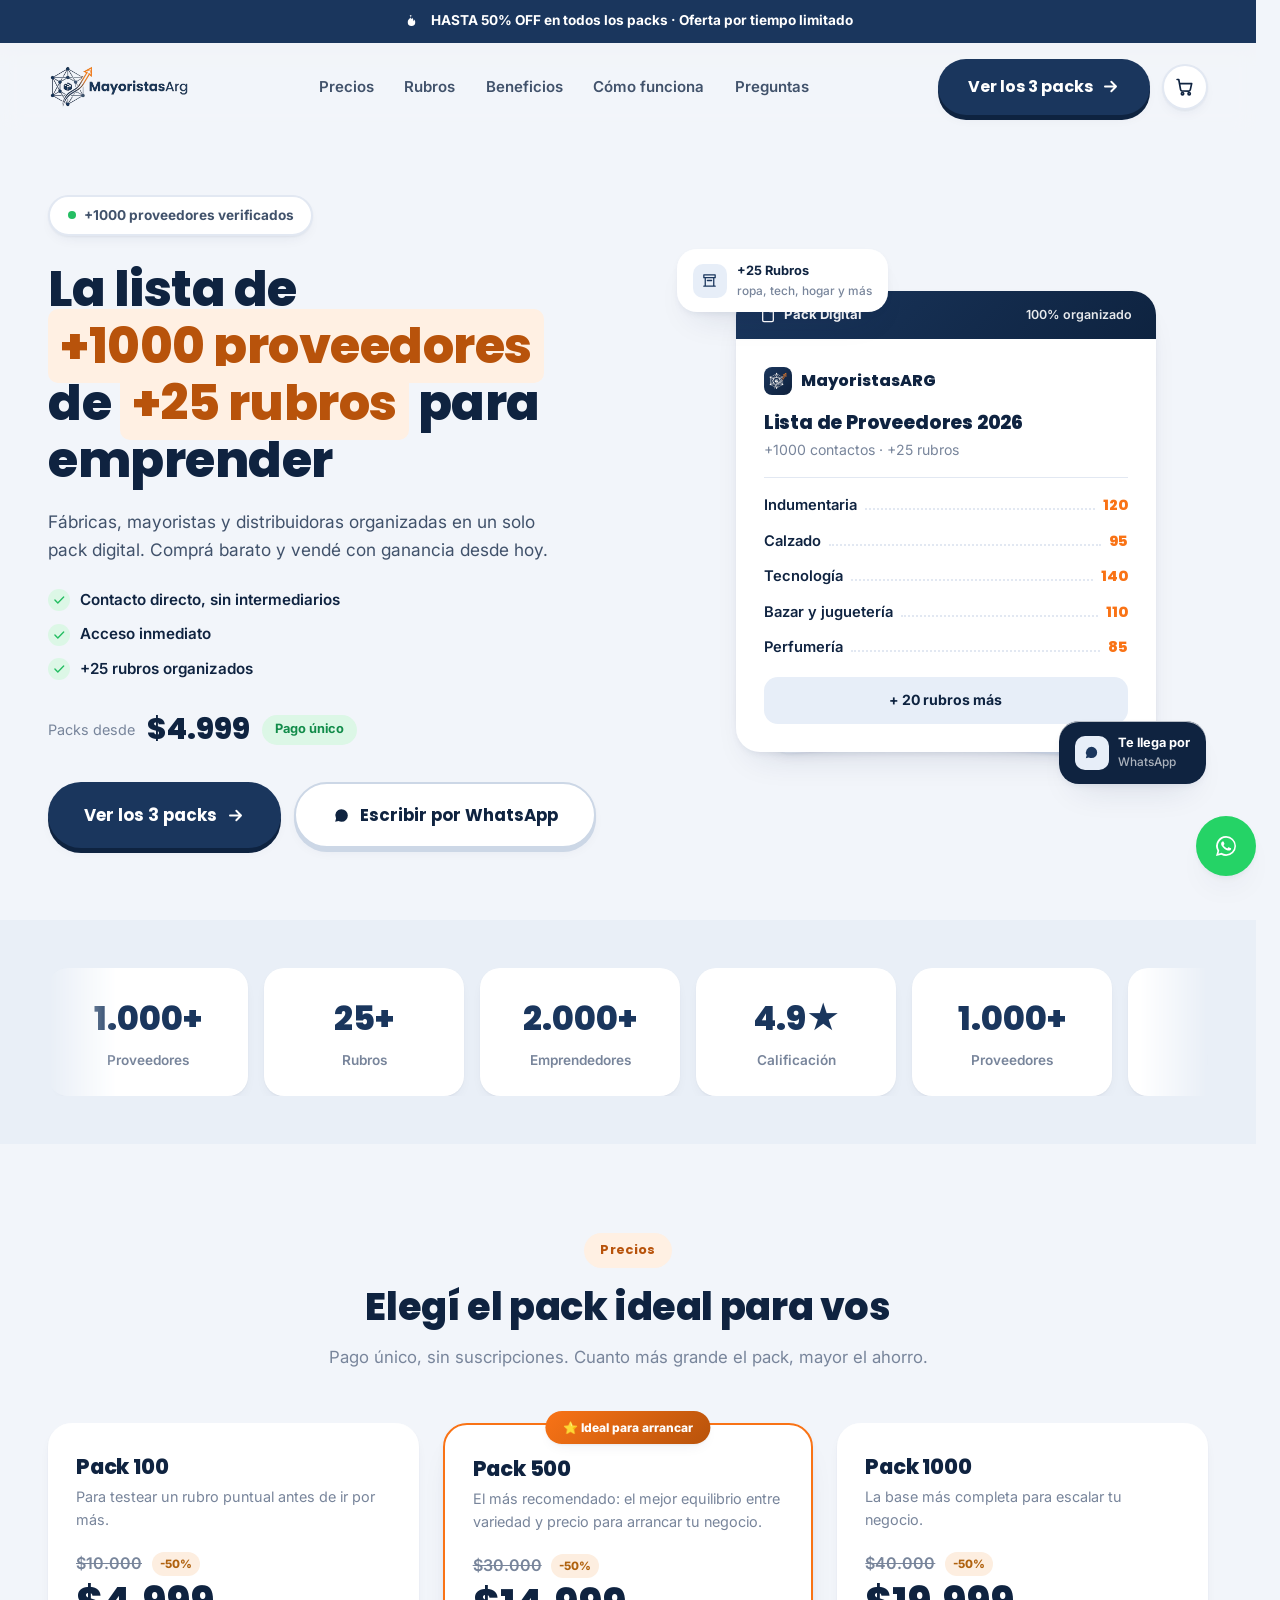
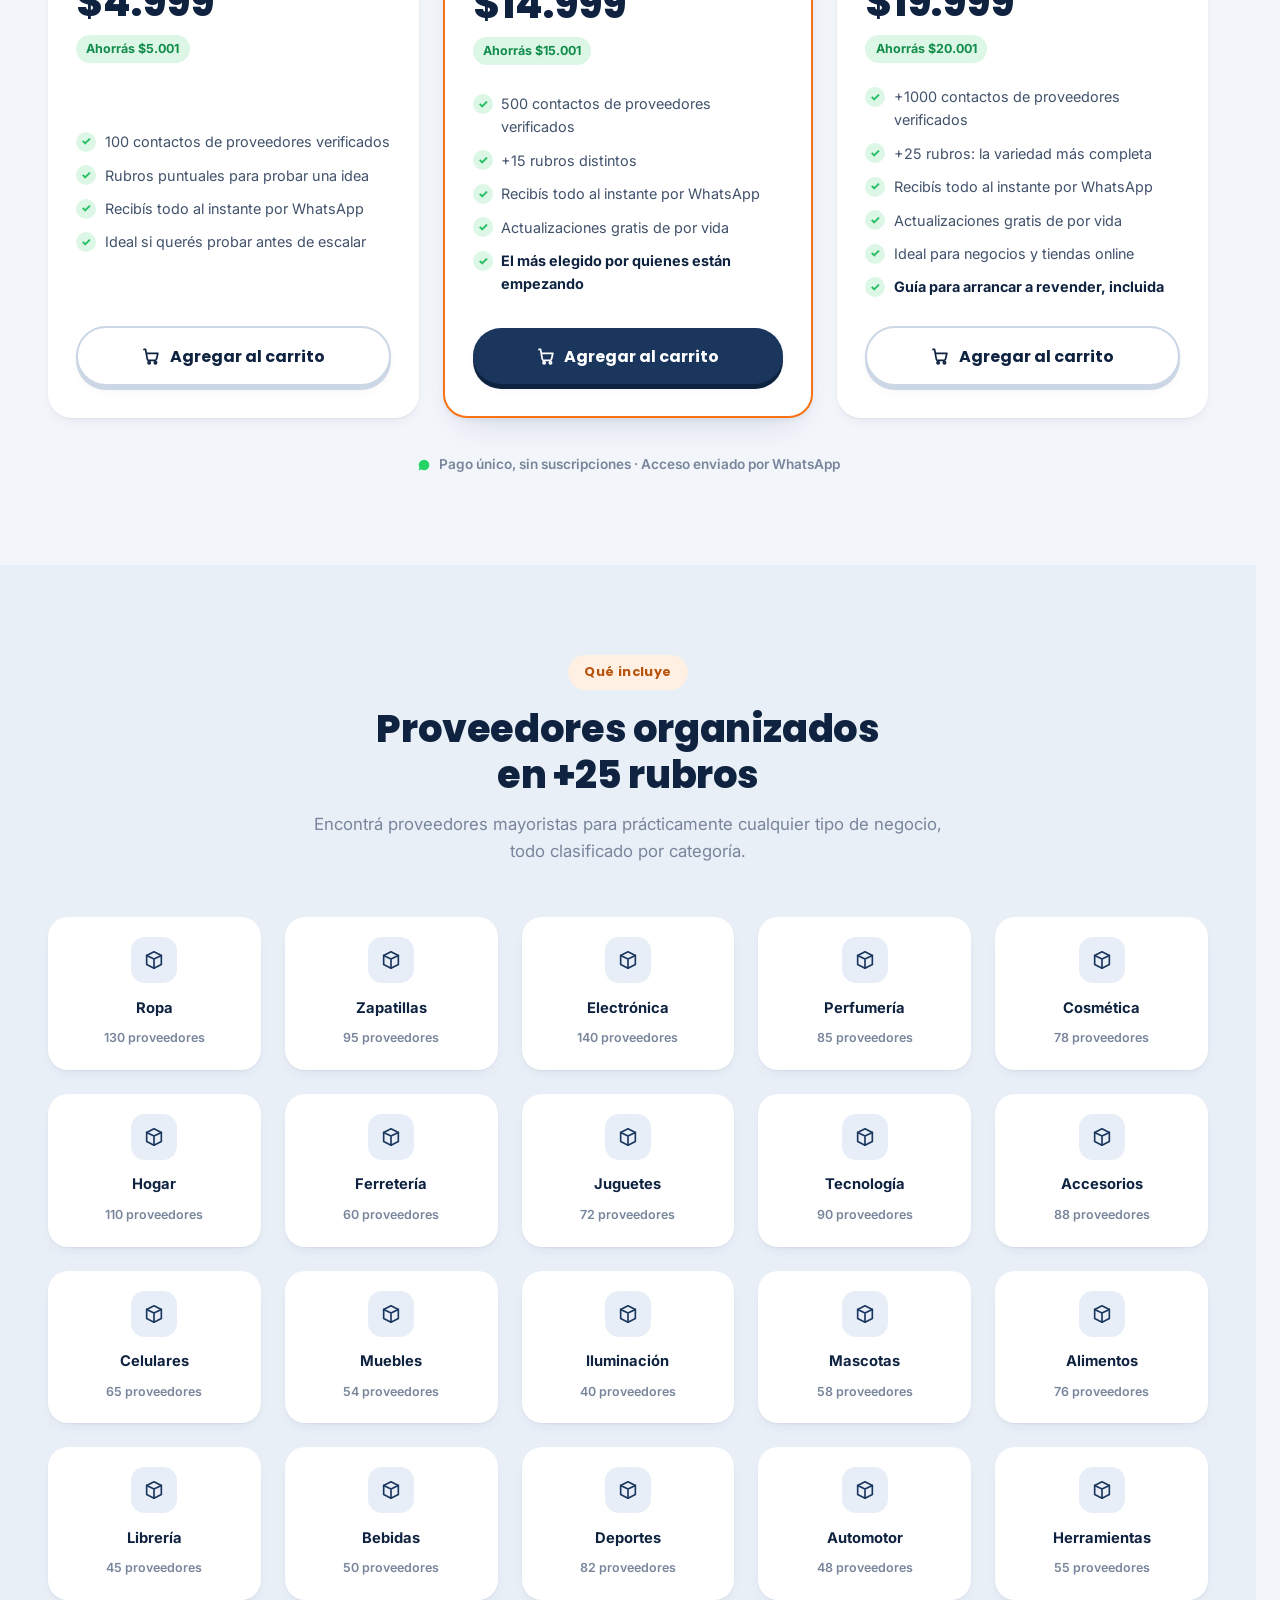
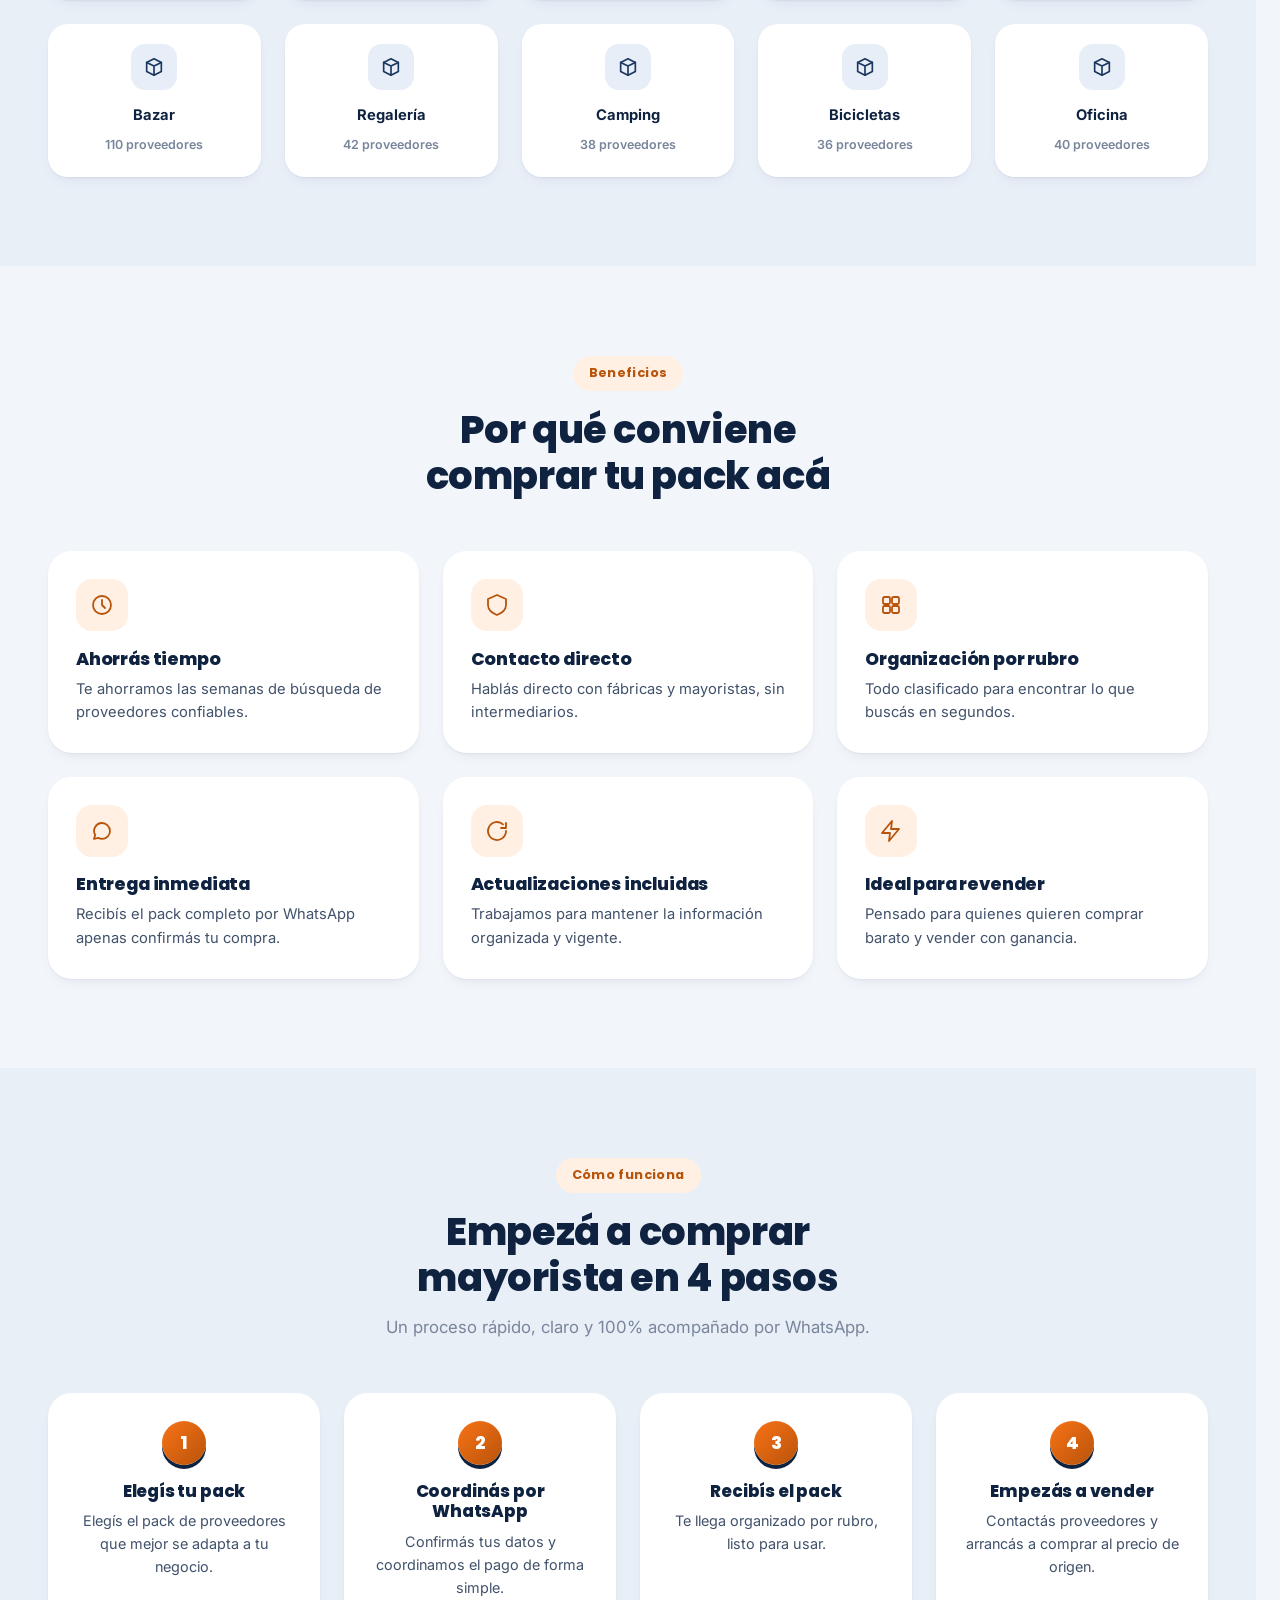
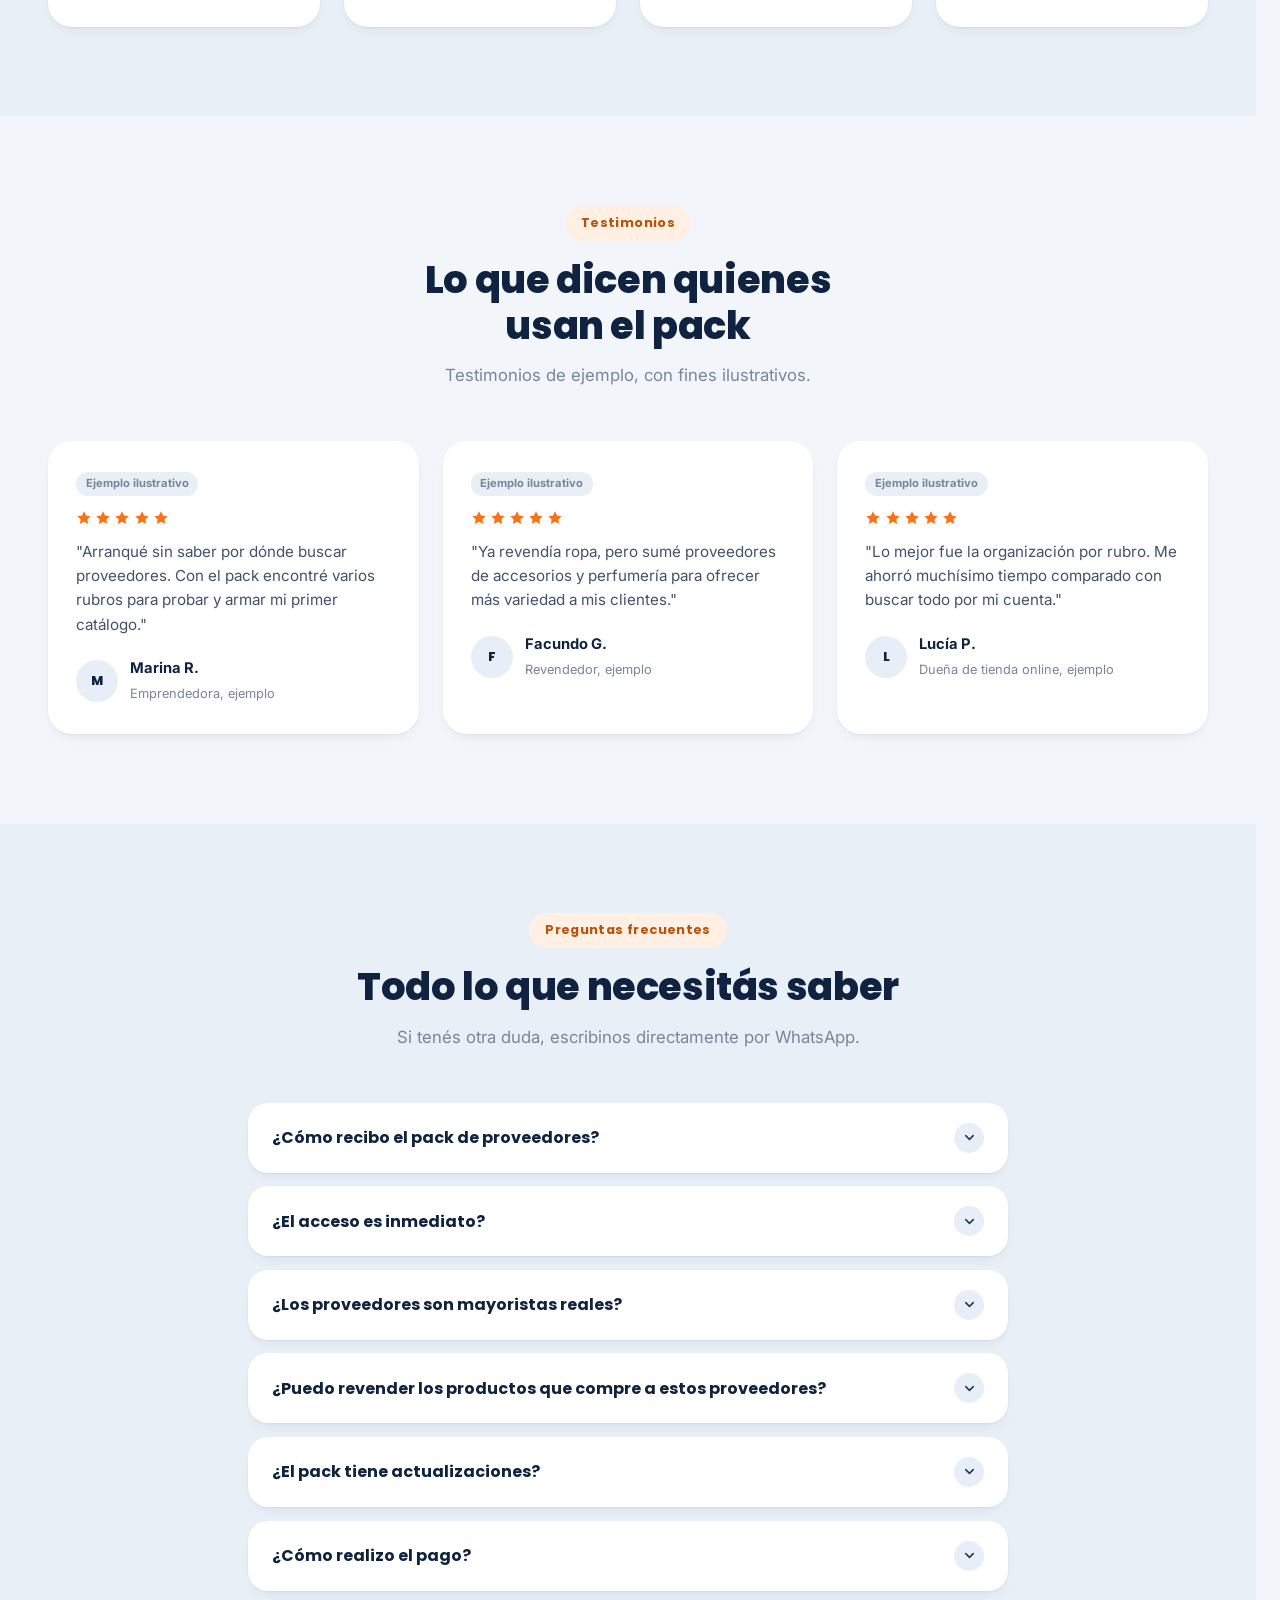
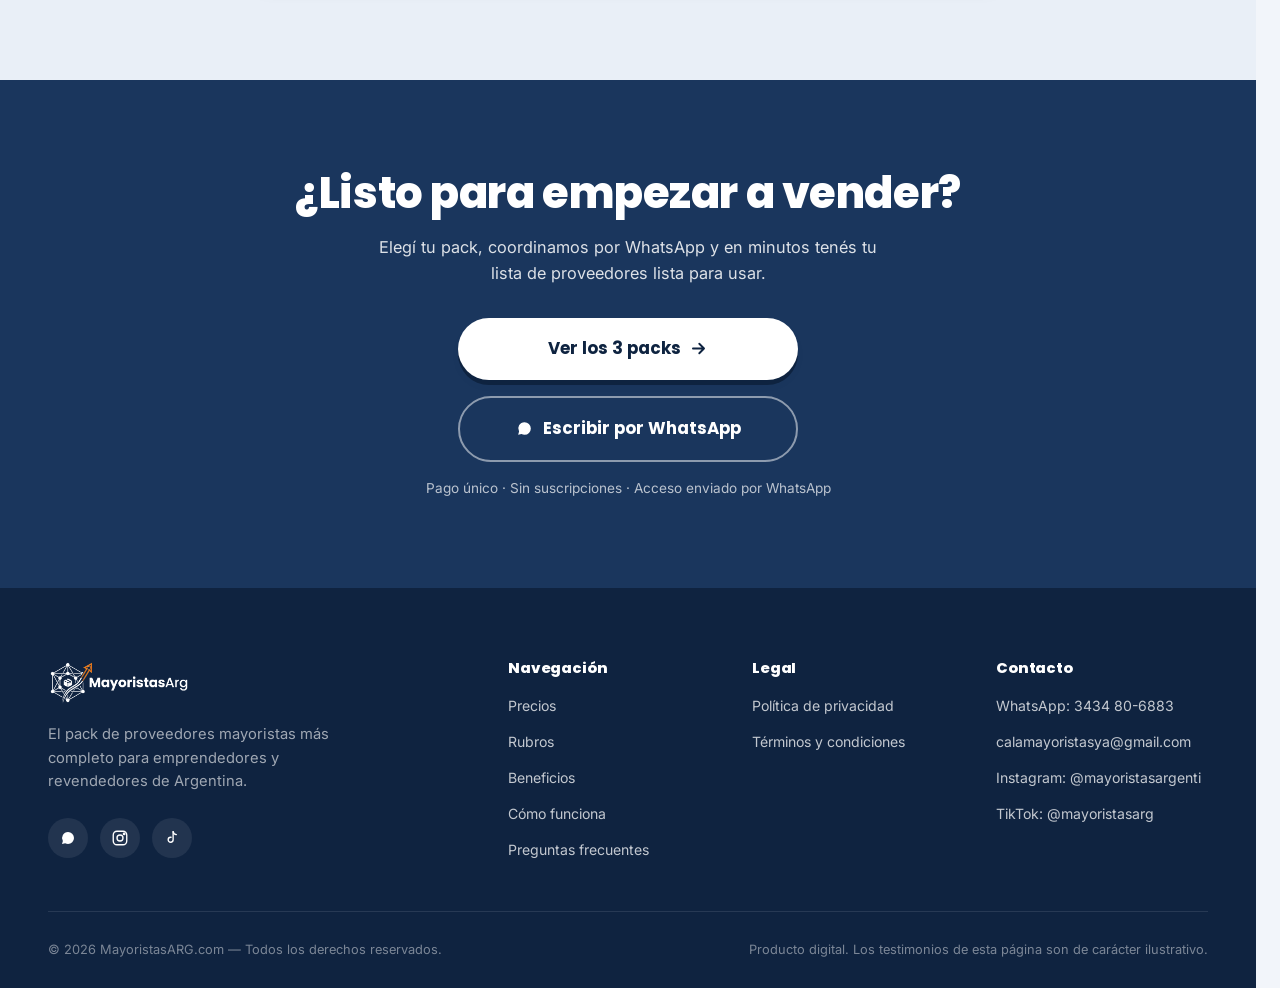
==== commit 68fc22a7: "Update index.html" ====
--- a/index.html
+++ b/index.html
@@ -711,7 +711,7 @@
         <div class="footer-col">
           <h4>Contacto</h4>
           <ul>
-            <li><a href="#" class="js-wsp" target="_blank" rel="noopener">WhatsApp: 3434 66-9310</a></li>
+            <li><a href="#" class="js-wsp" target="_blank" rel="noopener">WhatsApp: 3434 80-6883</a></li>
             <li><a href="mailto:calamayoristasya@gmail.com">calamayoristasya@gmail.com</a></li>
             <li><a href="https://www.instagram.com/mayoristasargenti" target="_blank" rel="noopener">Instagram: @mayoristasargenti</a></li>
             <li><a href="https://www.tiktok.com/@mayoristasarg" target="_blank" rel="noopener">TikTok: @mayoristasarg</a></li>
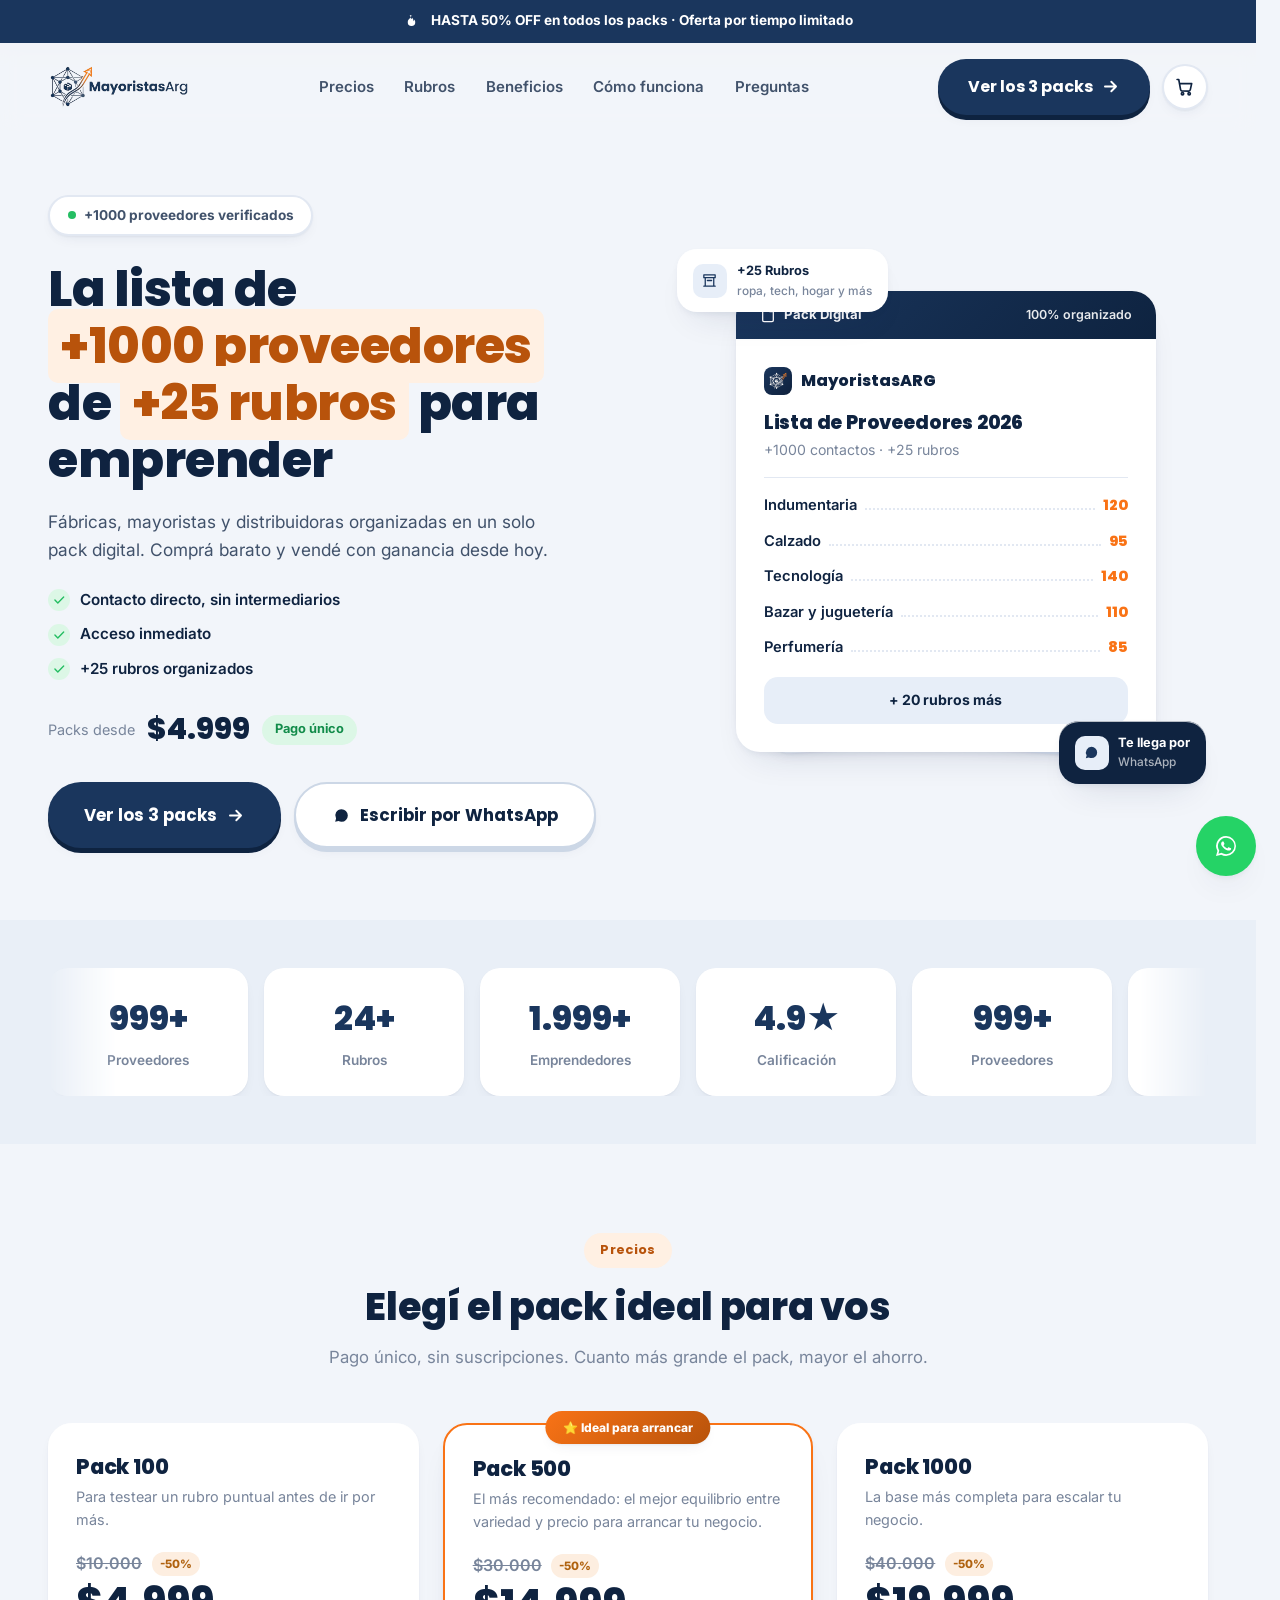
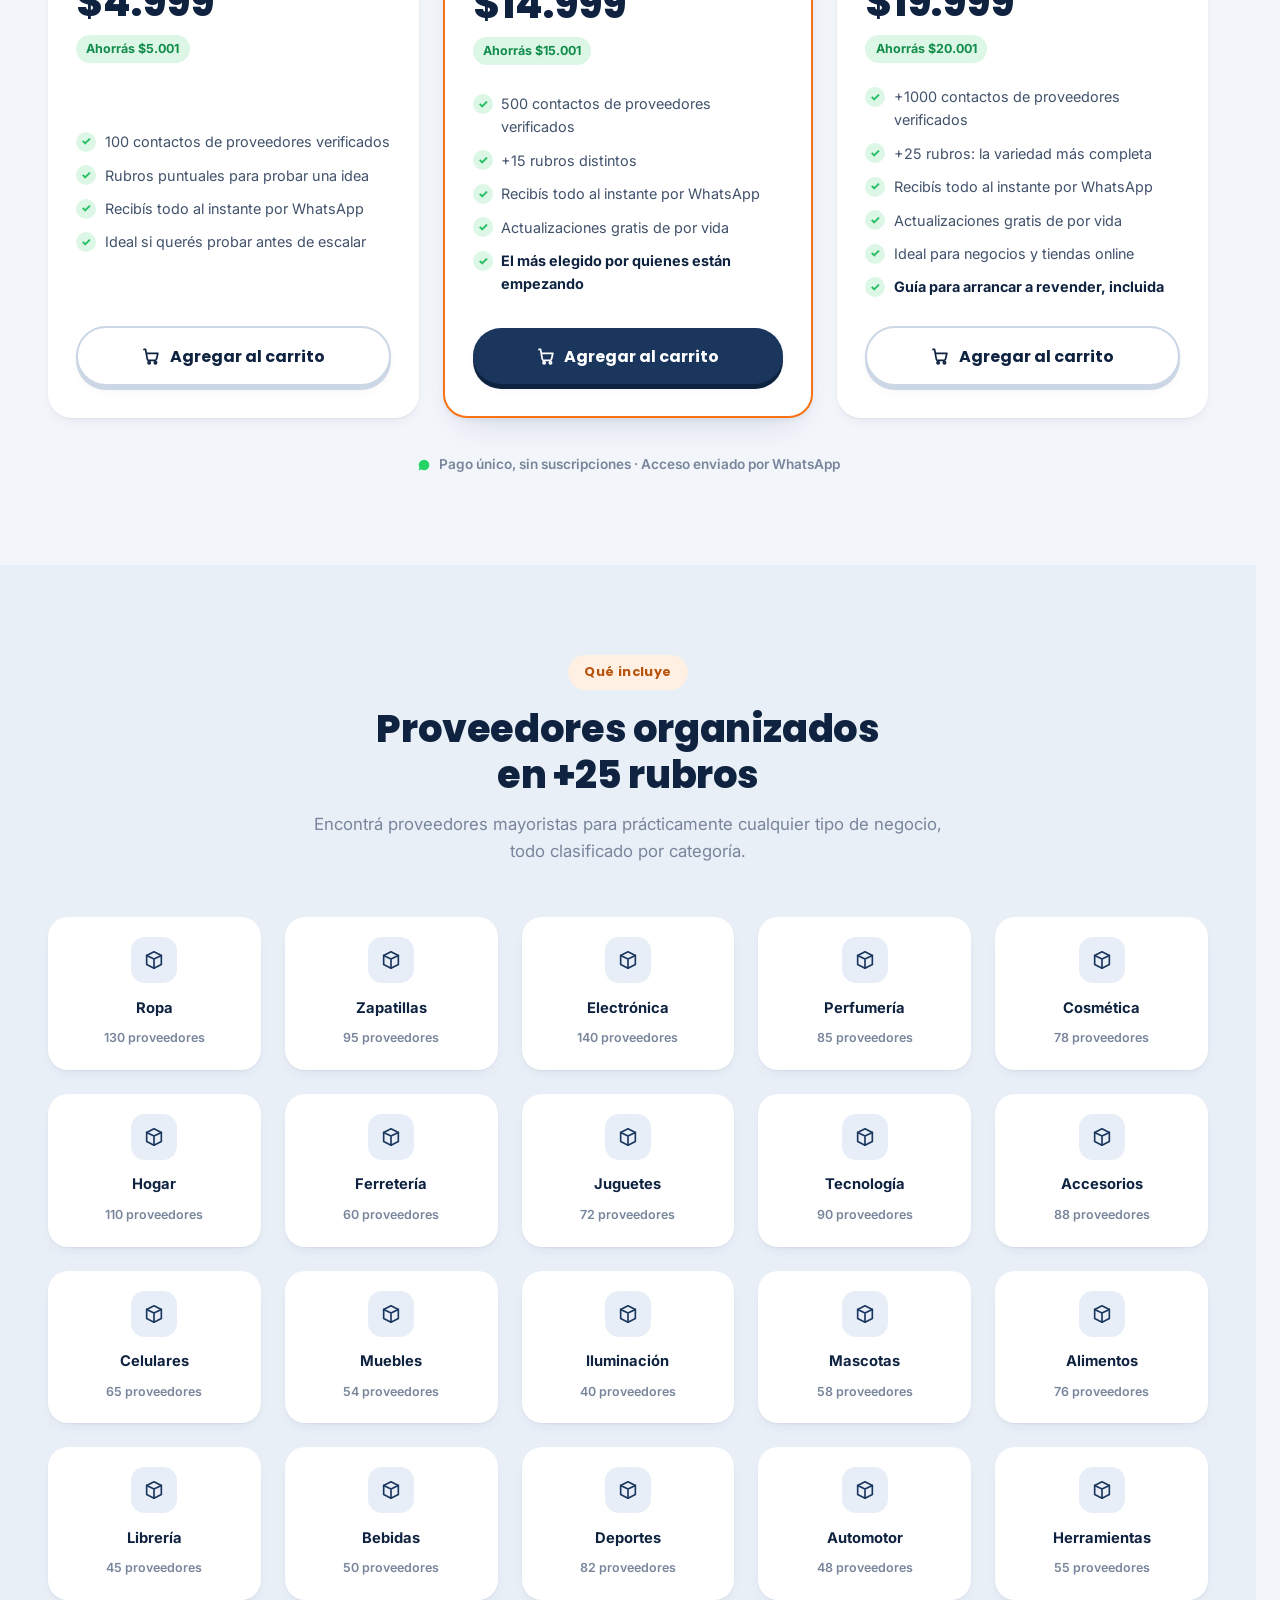
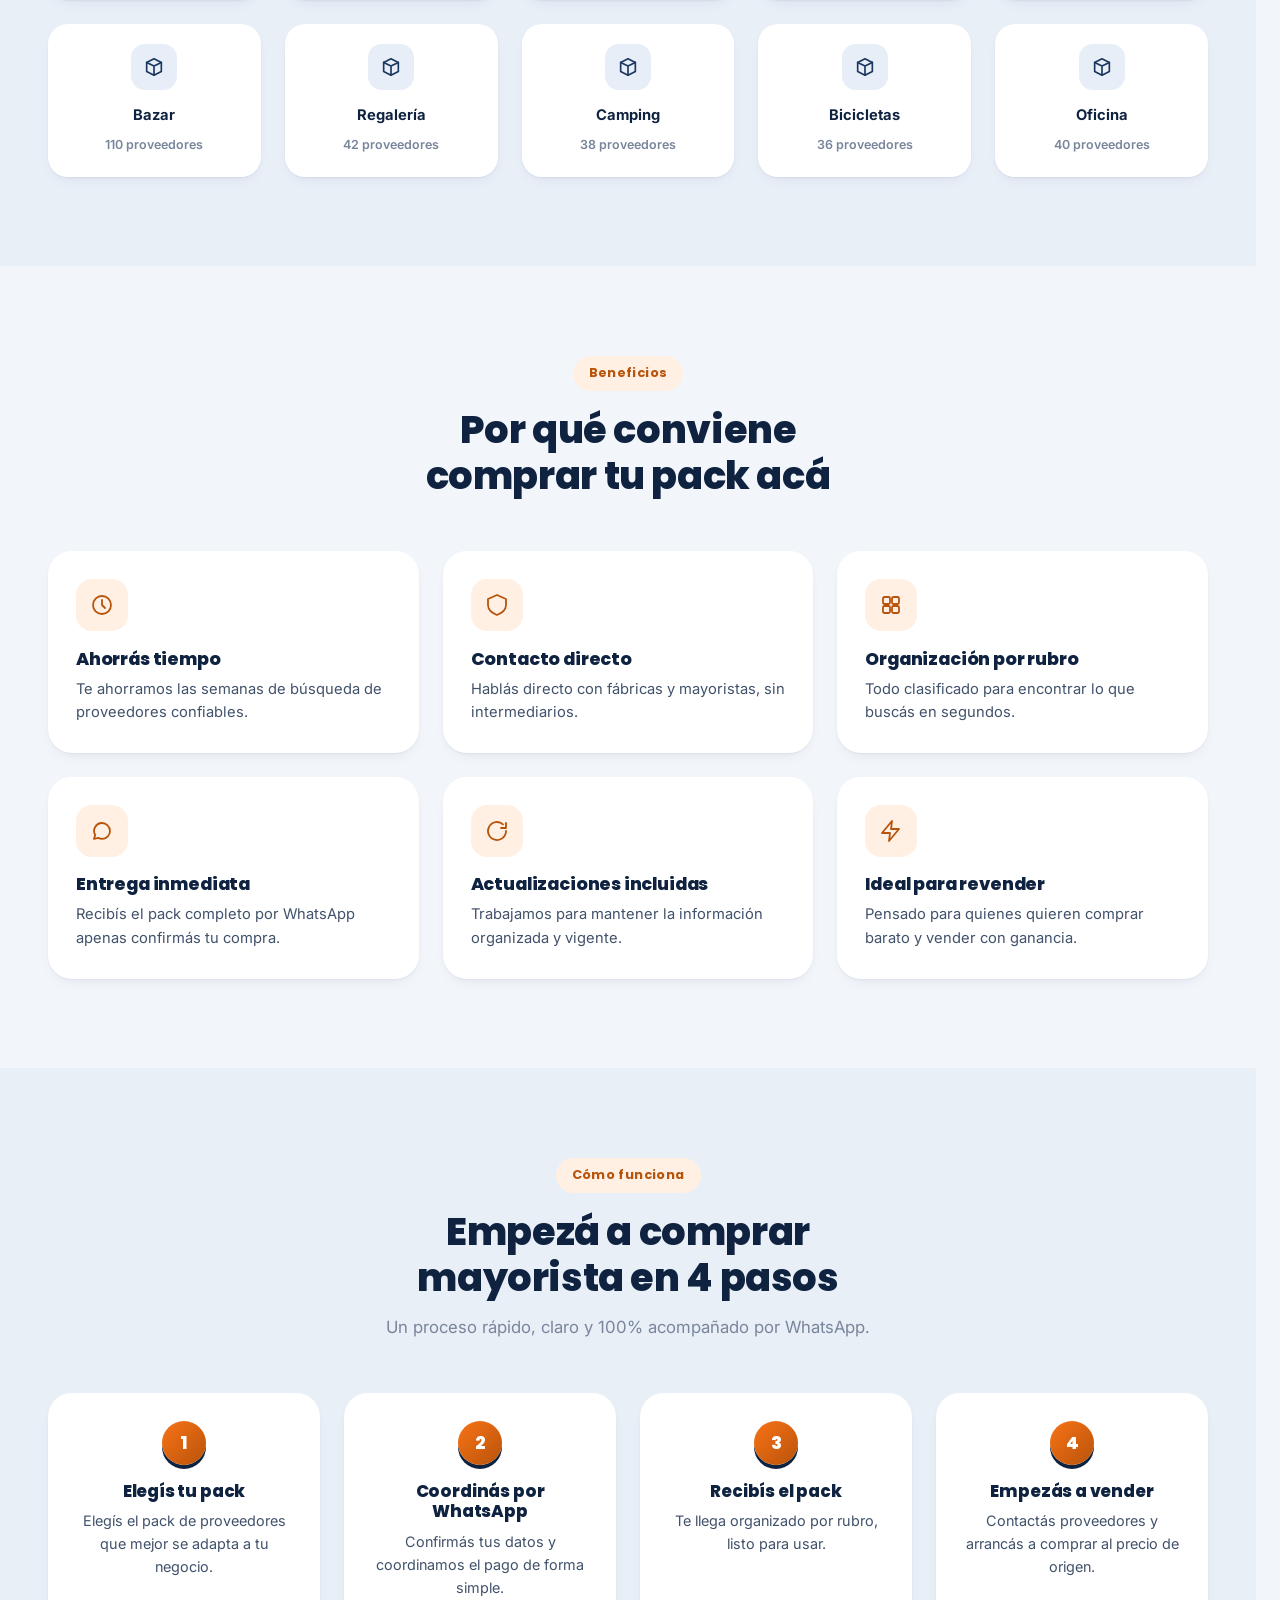
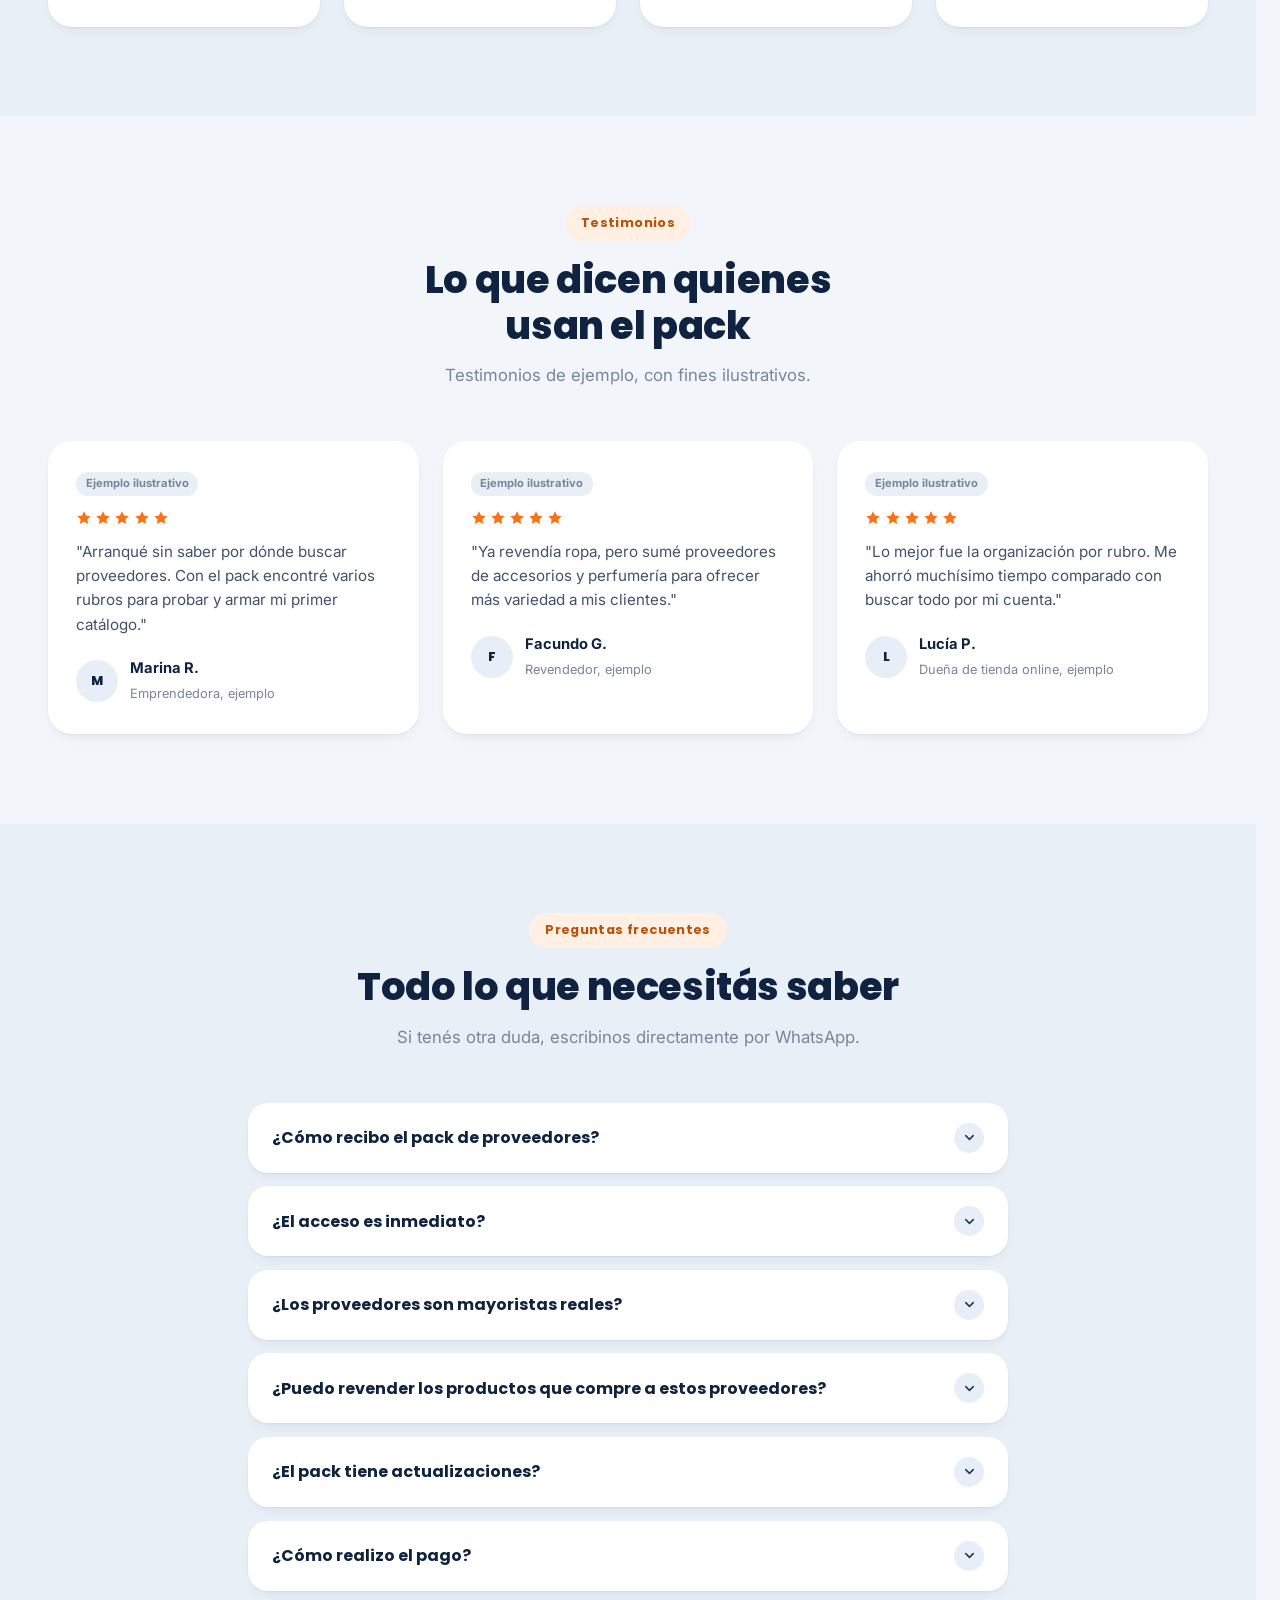
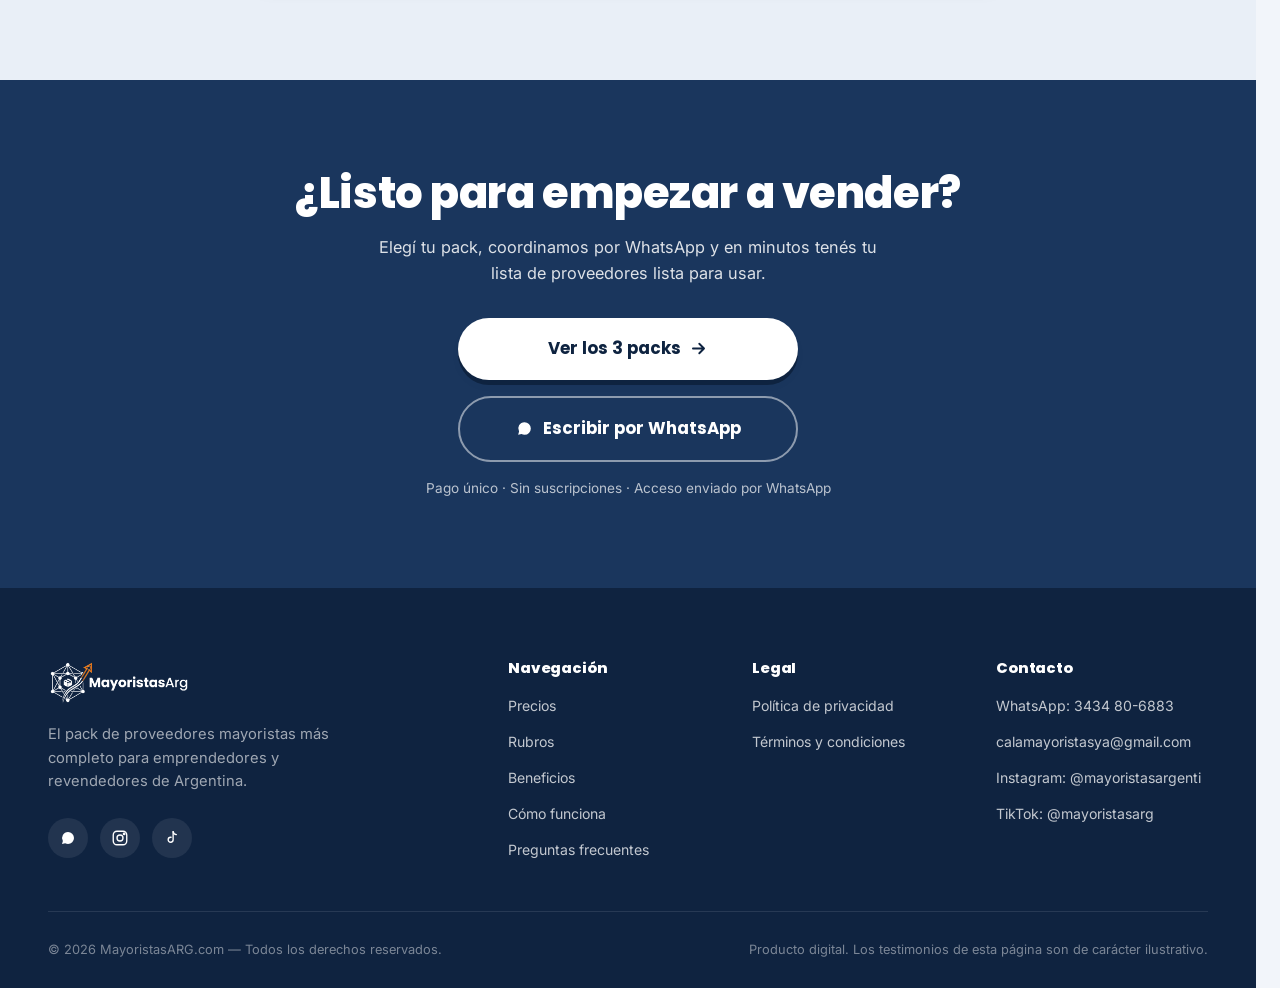
==== commit 7a03461f: "Update index.html" ====
--- a/index.html
+++ b/index.html
@@ -52,7 +52,7 @@
   "description": "Pack de más de 1000 proveedores mayoristas verificados en más de 25 rubros para emprendedores y revendedores.",
   "contactPoint": {
     "@type": "ContactPoint",
-    "telephone": "+54-9-3434-669310",
+    "telephone": "+54-9-3434-806883",
     "email": "calamayoristasya@gmail.com",
     "contactType": "customer service",
     "areaServed": "AR",
